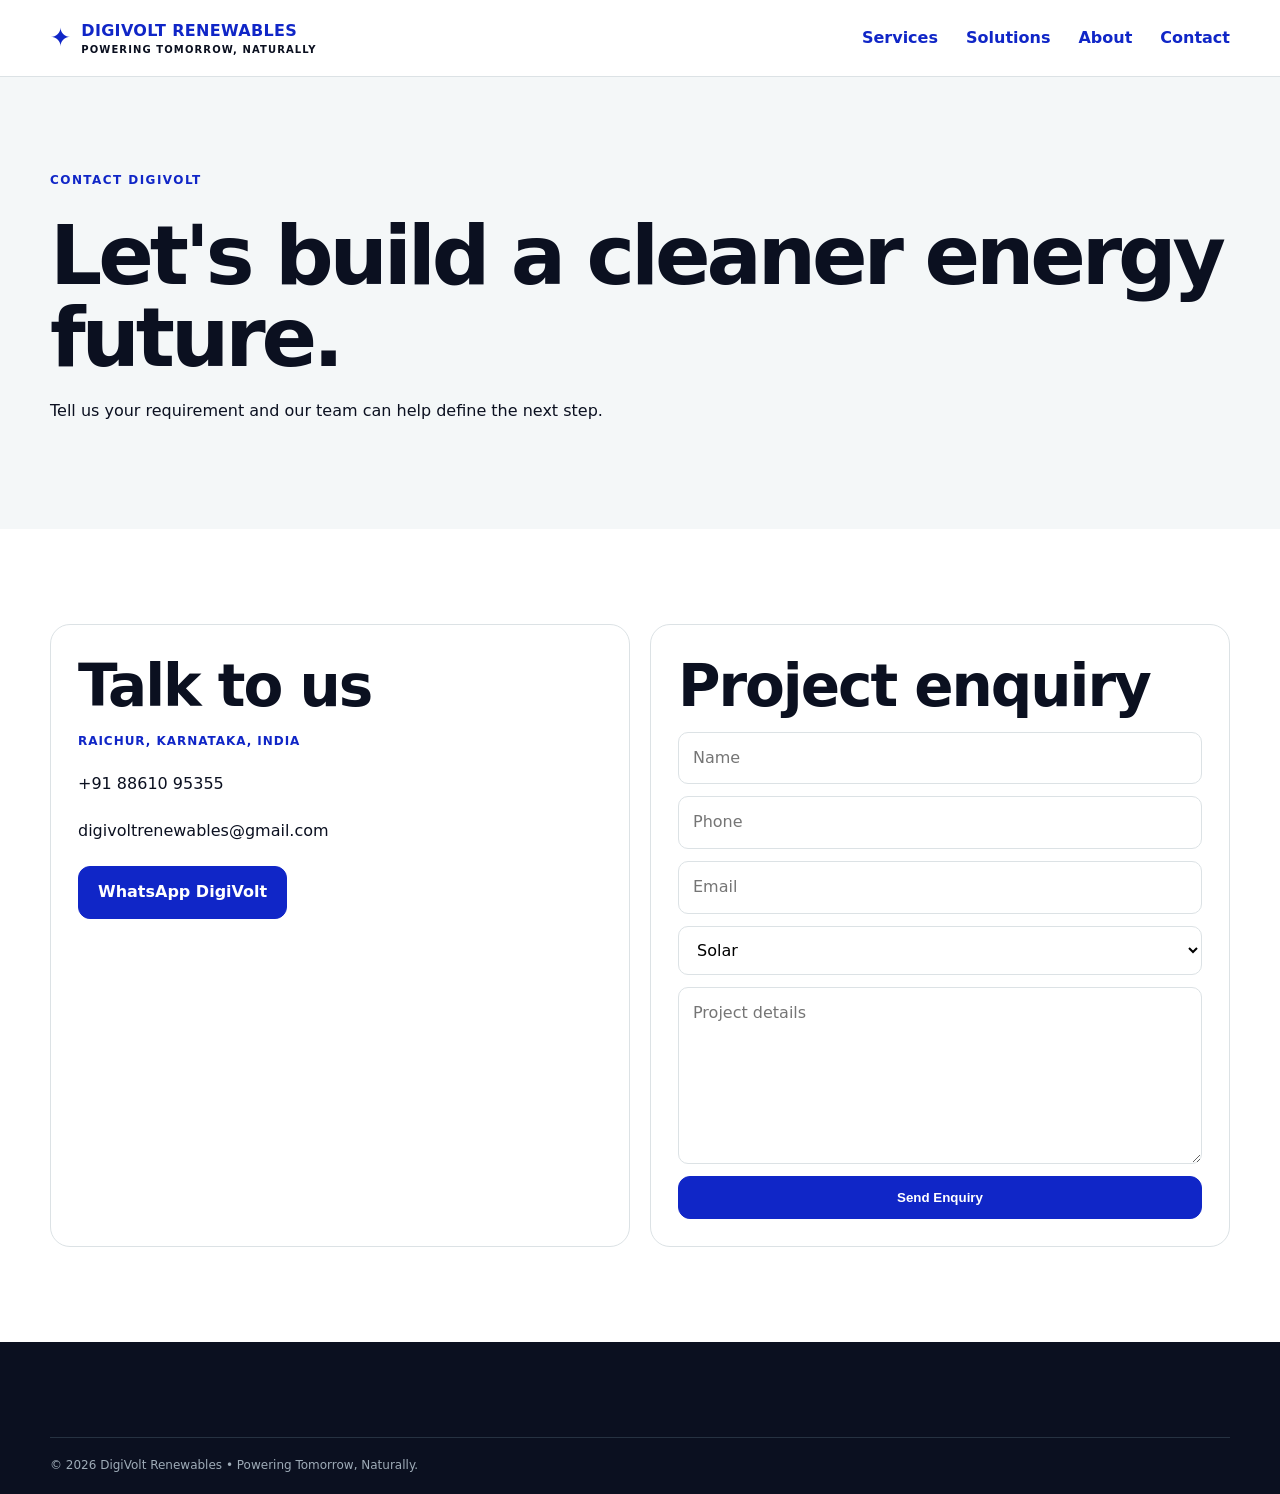
==== contact.html @ daeba862 "Add files via upload" ====
<!doctype html><html lang="en"><head><meta charset="utf-8"><meta name="viewport" content="width=device-width,initial-scale=1"><title>Contact | DigiVolt Renewables</title><meta name="description" content="Contact DigiVolt Renewables in Raichur, Karnataka."><link rel="stylesheet" href="styles.css"></head><body><header class="site-header"><div class="container nav"><a class="brand" href="index.html"><span class="mark">✦</span><span><strong>DIGIVOLT</strong> RENEWABLES<small>POWERING TOMORROW, NATURALLY</small></span></a><nav><a href="index.html#services">Services</a><a href="index.html#solutions">Solutions</a><a href="index.html#about">About</a><a href="index.html#contact">Contact</a></nav></div></header><main><section class="page-hero"><div class="container"><span class="eyebrow">CONTACT DIGIVOLT</span><h1>Let's build a cleaner energy future.</h1><p>Tell us your requirement and our team can help define the next step.</p></div></section><section class="section"><div class="container contact-grid"><div class="contact-card"><h2>Talk to us</h2><p><b>Raichur, Karnataka, India</b></p><p><a href="tel:+918861095355">+91 88610 95355</a></p><p><a href="mailto:digivoltrenewables@gmail.com">digivoltrenewables@gmail.com</a></p><a class="btn primary" href="https://wa.me/918861095355?text=Hello%20DigiVolt%20Renewables%2C%20I%20would%20like%20to%20discuss%20a%20project.">WhatsApp DigiVolt</a></div><div class="contact-card"><h2>Project enquiry</h2><form class="form" action="mailto:digivoltrenewables@gmail.com" method="post" enctype="text/plain"><input name="name" placeholder="Name" required><input name="phone" placeholder="Phone" required><input name="email" type="email" placeholder="Email"><select name="requirement"><option>Solar</option><option>Water</option><option>Energy Storage</option><option>Biogas / Biomass</option><option>Other</option></select><textarea name="message" rows="6" placeholder="Project details"></textarea><button class="btn primary" type="submit">Send Enquiry</button></form></div></div></section></main><footer><div class="container copyright">© 2026 DigiVolt Renewables • Powering Tomorrow, Naturally.</div></footer></body></html>
---- styles.css ----
:root{--ink:#0b1020;--blue:#1026c7;--green:#149447;--paper:#fff;--soft:#f4f7f8;--line:#dce2e5;--max:1180px}*{box-sizing:border-box}html{scroll-behavior:smooth}body{margin:0;font-family:Inter,ui-sans-serif,system-ui,-apple-system,Segoe UI,Arial,sans-serif;color:var(--ink);background:#fff;line-height:1.55}a{color:inherit;text-decoration:none}.container{width:min(var(--max),calc(100% - 40px));margin:auto}.site-header{position:sticky;top:0;z-index:10;background:rgba(255,255,255,.94);backdrop-filter:blur(12px);border-bottom:1px solid var(--line)}.nav{height:76px;display:flex;align-items:center;justify-content:space-between}.brand{display:flex;align-items:center;gap:10px;font-weight:900;letter-spacing:.02em;color:var(--blue)}.brand .mark{font-size:25px}.brand small{display:block;font-size:10px;letter-spacing:.11em;color:var(--ink);margin-top:-2px}.nav nav{display:flex;gap:28px;font-weight:700;color:var(--blue)}.menu{display:none;border:0;background:none;font-size:25px}.hero{padding:95px 0 75px}.hero-grid{display:grid;grid-template-columns:1.1fr .9fr;gap:70px;align-items:center}.eyebrow{display:inline-block;font-size:12px;font-weight:900;letter-spacing:.12em;color:var(--blue);margin-bottom:15px}.hero h1{font-size:clamp(54px,7vw,92px);line-height:.94;letter-spacing:-.055em;margin:10px 0 25px}.hero h1 em{font-style:normal;color:var(--blue)}.hero-copy{font-size:21px;max-width:700px;color:#36404a}.actions{display:flex;gap:14px;flex-wrap:wrap;margin:30px 0}.btn{display:inline-flex;justify-content:center;align-items:center;border-radius:12px;padding:13px 19px;font-weight:800;border:1px solid var(--blue);cursor:pointer}.btn.primary{background:var(--blue);color:#fff}.btn.secondary{background:#fff;color:var(--blue)}.chips{display:flex;gap:18px;flex-wrap:wrap;font-size:13px;font-weight:700}.hero-card{height:510px;border:1px solid var(--line);border-radius:30px;background:linear-gradient(145deg,#f8fbfc,#eef3f2);position:relative;overflow:hidden}.sun{position:absolute;right:38px;top:32px;font-size:75px;color:#f2b500}.card-caption{position:absolute;left:42px;top:50px;display:flex;flex-direction:column}.card-caption b{font-size:27px}.panel-art{position:absolute;left:12%;right:8%;bottom:100px;display:grid;grid-template-columns:repeat(4,1fr);gap:7px;transform:skewY(-7deg)}.panel-art i{height:70px;border:2px solid var(--ink);background:#fff;display:block}.section{padding:95px 0}.alt{background:var(--soft)}.section-head{max-width:780px;margin-bottom:42px}.section h2{font-size:clamp(36px,5vw,58px);line-height:1.02;letter-spacing:-.035em;margin:5px 0 15px}.section-head p,.lead{font-size:18px;color:#52606b}.cards{display:grid;grid-template-columns:repeat(4,1fr);gap:18px}.cards article,.solution-grid>div,.contact-card,.vision{border:1px solid var(--line);border-radius:20px;padding:27px;background:#fff}.icon{font-size:28px;color:var(--blue);margin-bottom:25px}.cards h3,.solution-grid h3{margin:0 0 9px;font-size:22px}.cards p,.cards li,.solution-grid p{color:#53606a}.cards ul{padding-left:18px}.solution-grid{display:grid;grid-template-columns:repeat(4,1fr);gap:18px}.solution-grid b{font-size:12px;color:var(--blue)}.about-grid{display:grid;grid-template-columns:1.1fr .9fr;gap:55px}.stats{display:flex;gap:35px;margin-top:35px}.stats div{display:flex;flex-direction:column}.stats strong{font-size:38px;color:var(--blue)}.stats span{font-size:12px;font-weight:800}.vision h3{margin-top:0;color:var(--blue)}.vision h3:not(:first-child){margin-top:35px}.process{display:grid;grid-template-columns:repeat(4,1fr);gap:18px}.process>div{padding:25px 0;border-top:2px solid var(--ink)}.process span{font-weight:900;color:var(--blue)}.process h3{font-size:25px;margin:20px 0 5px}.survey-box{border-radius:25px;background:var(--blue);color:#fff;padding:45px;display:flex;justify-content:space-between;align-items:center;gap:30px}.survey-box .eyebrow{color:#fff}.survey-box h2{margin-bottom:8px}.survey-box p{color:#e4e8ff}.survey-box .btn{background:#fff;color:var(--blue);border-color:#fff}.contact-grid{display:grid;grid-template-columns:1fr 1fr;gap:20px}.contact-card p{display:flex;flex-direction:column;margin:0 0 22px}.contact-card p b{font-size:12px;text-transform:uppercase;letter-spacing:.08em;color:var(--blue)}.form{display:flex;flex-direction:column;gap:12px}.form input,.form select,.form textarea{font:inherit;padding:13px 14px;border:1px solid var(--line);border-radius:10px;background:#fff}.page-hero{padding:90px 0;background:var(--soft)}.page-hero h1{font-size:clamp(46px,7vw,82px);line-height:1;margin:10px 0 20px;letter-spacing:-.05em}footer{background:#0b1020;color:#dce4eb;padding:55px 0 20px}.footer{display:grid;grid-template-columns:2fr 1fr 1fr;gap:50px}.footer .brand{color:#fff}.footer a,.footer b{display:block;margin:8px 0}.copyright{border-top:1px solid #263241;margin-top:40px;padding-top:18px;font-size:12px;color:#9eabb7}@media(max-width:900px){.hero-grid,.about-grid,.contact-grid{grid-template-columns:1fr}.cards,.solution-grid,.process{grid-template-columns:repeat(2,1fr)}.hero-card{height:400px}.nav nav{display:none}.menu{display:block}.footer{grid-template-columns:1fr 1fr}}@media(max-width:600px){.container{width:min(var(--max),calc(100% - 26px))}.hero{padding-top:55px}.hero h1{font-size:55px}.cards,.solution-grid,.process{grid-template-columns:1fr}.survey-box{padding:30px;display:block}.survey-box .btn{margin-top:20px}.stats{gap:18px}.stats strong{font-size:30px}.footer{grid-template-columns:1fr}.nav{height:68px}}
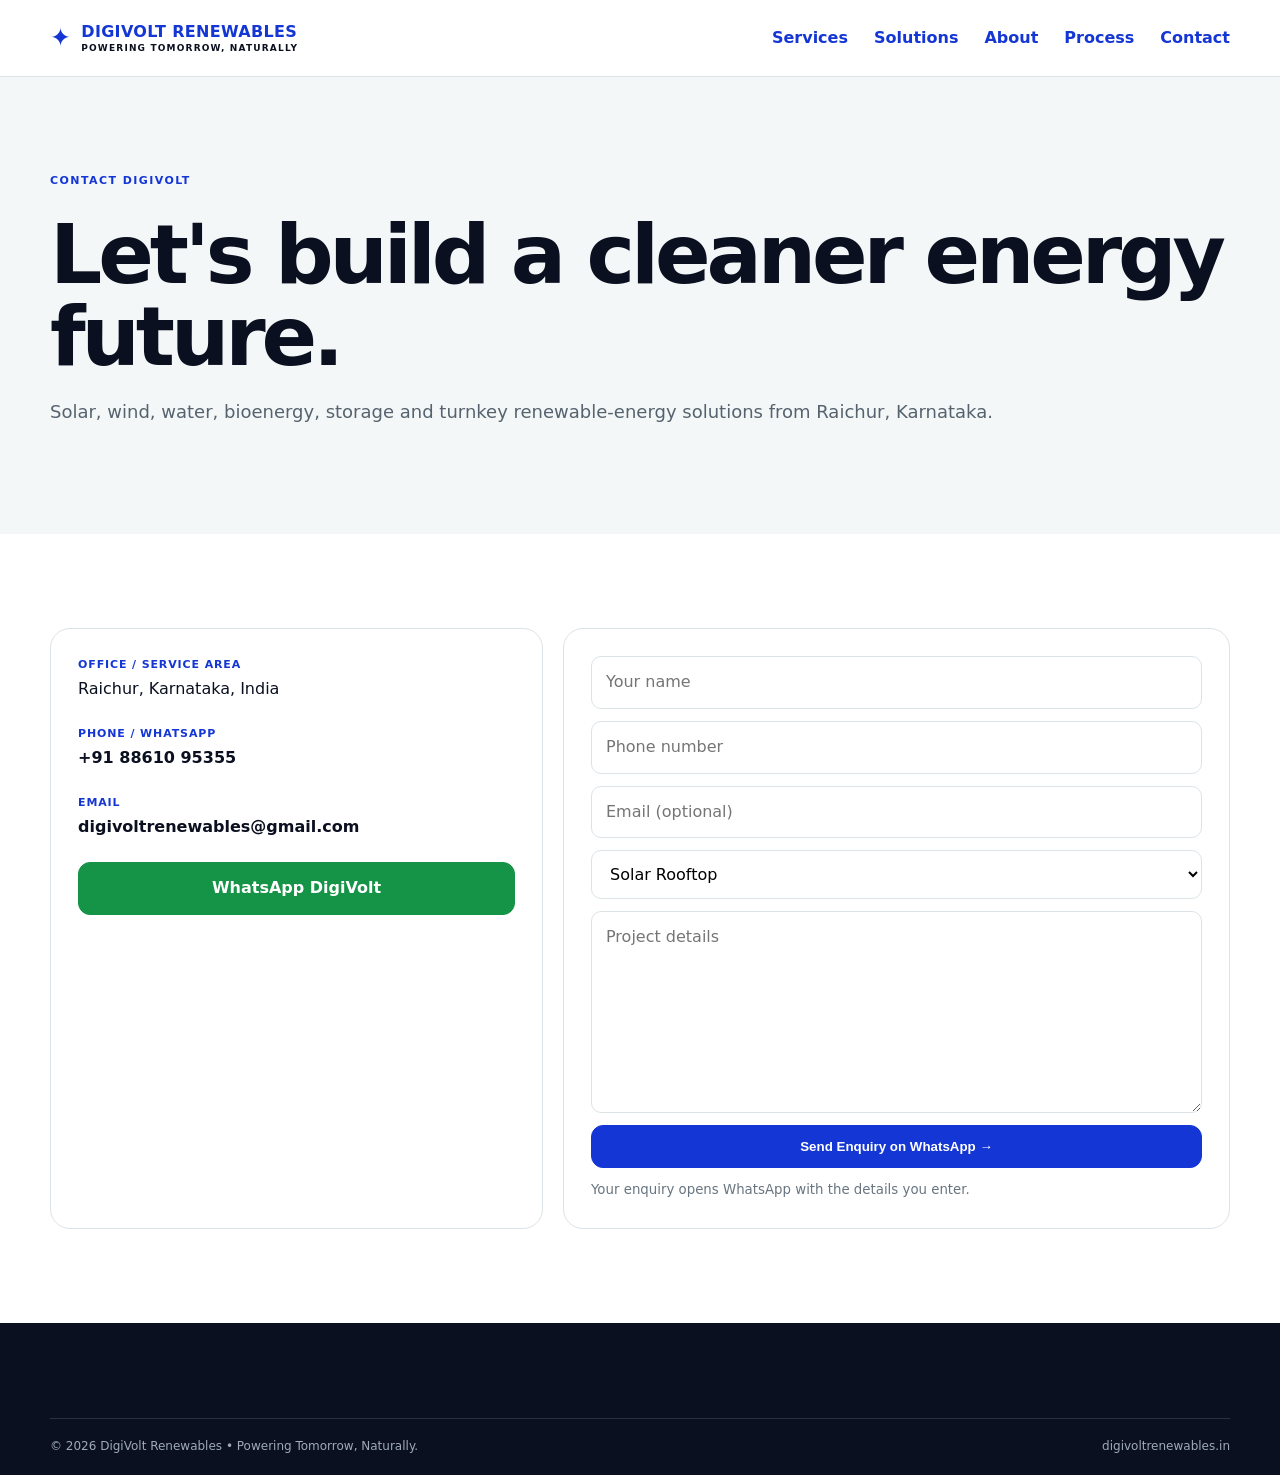
==== commit 6268cb7a: "Upgrade DigiVolt Renewables contact page to V2" ====
--- a/contact.html
+++ b/contact.html
@@ -1 +1,145 @@
-<!doctype html><html lang="en"><head><meta charset="utf-8"><meta name="viewport" content="width=device-width,initial-scale=1"><title>Contact | DigiVolt Renewables</title><meta name="description" content="Contact DigiVolt Renewables in Raichur, Karnataka."><link rel="stylesheet" href="styles.css"></head><body><header class="site-header"><div class="container nav"><a class="brand" href="index.html"><span class="mark">✦</span><span><strong>DIGIVOLT</strong> RENEWABLES<small>POWERING TOMORROW, NATURALLY</small></span></a><nav><a href="index.html#services">Services</a><a href="index.html#solutions">Solutions</a><a href="index.html#about">About</a><a href="index.html#contact">Contact</a></nav></div></header><main><section class="page-hero"><div class="container"><span class="eyebrow">CONTACT DIGIVOLT</span><h1>Let's build a cleaner energy future.</h1><p>Tell us your requirement and our team can help define the next step.</p></div></section><section class="section"><div class="container contact-grid"><div class="contact-card"><h2>Talk to us</h2><p><b>Raichur, Karnataka, India</b></p><p><a href="tel:+918861095355">+91 88610 95355</a></p><p><a href="mailto:digivoltrenewables@gmail.com">digivoltrenewables@gmail.com</a></p><a class="btn primary" href="https://wa.me/918861095355?text=Hello%20DigiVolt%20Renewables%2C%20I%20would%20like%20to%20discuss%20a%20project.">WhatsApp DigiVolt</a></div><div class="contact-card"><h2>Project enquiry</h2><form class="form" action="mailto:digivoltrenewables@gmail.com" method="post" enctype="text/plain"><input name="name" placeholder="Name" required><input name="phone" placeholder="Phone" required><input name="email" type="email" placeholder="Email"><select name="requirement"><option>Solar</option><option>Water</option><option>Energy Storage</option><option>Biogas / Biomass</option><option>Other</option></select><textarea name="message" rows="6" placeholder="Project details"></textarea><button class="btn primary" type="submit">Send Enquiry</button></form></div></div></section></main><footer><div class="container copyright">© 2026 DigiVolt Renewables • Powering Tomorrow, Naturally.</div></footer></body></html>+<!doctype html>
+<html lang="en">
+<head>
+<meta charset="utf-8">
+<meta name="viewport" content="width=device-width,initial-scale=1">
+<title>Contact DigiVolt Renewables | Raichur, Karnataka</title>
+<meta name="description" content="Contact DigiVolt Renewables for solar, wind, water, bioenergy, storage and turnkey renewable-energy projects in Karnataka.">
+<link rel="canonical" href="https://digivoltrenewables.in/contact.html">
+<link rel="stylesheet" href="styles.css">
+</head>
+
+<body>
+
+<header class="site-header">
+  <div class="container nav">
+
+    <a class="brand" href="index.html">
+      <span class="mark">✦</span>
+      <span>
+        <strong>DIGIVOLT</strong> RENEWABLES
+        <small>POWERING TOMORROW, NATURALLY</small>
+      </span>
+    </a>
+
+    <button class="menu" aria-label="Open menu" aria-expanded="false">☰</button>
+
+    <nav>
+      <a href="index.html#services">Services</a>
+      <a href="index.html#solutions">Solutions</a>
+      <a href="index.html#about">About</a>
+      <a href="index.html#process">Process</a>
+      <a href="#contact">Contact</a>
+    </nav>
+
+  </div>
+</header>
+
+<main>
+
+<section class="page-hero">
+  <div class="container">
+    <span class="eyebrow">CONTACT DIGIVOLT</span>
+    <h1>Let's build a cleaner energy future.</h1>
+    <p class="lead">
+      Solar, wind, water, bioenergy, storage and turnkey
+      renewable-energy solutions from Raichur, Karnataka.
+    </p>
+  </div>
+</section>
+
+<section id="contact" class="section">
+
+  <div class="container contact-grid">
+
+    <div class="contact-card contact-info">
+
+      <div>
+        <b>Office / Service Area</b>
+        <span>Raichur, Karnataka, India</span>
+      </div>
+
+      <div>
+        <b>Phone / WhatsApp</b>
+        <span>
+          <a href="tel:+918861095355">+91 88610 95355</a>
+        </span>
+      </div>
+
+      <div>
+        <b>Email</b>
+        <span>
+          <a href="mailto:digivoltrenewables@gmail.com">
+            digivoltrenewables@gmail.com
+          </a>
+        </span>
+      </div>
+
+      <a class="btn whatsapp"
+         href="https://wa.me/918861095355?text=Hello%20DigiVolt%20Renewables%2C%20I%20would%20like%20to%20discuss%20a%20renewable-energy%20project.">
+        WhatsApp DigiVolt
+      </a>
+
+    </div>
+
+    <form class="contact-card form" id="enquiryForm">
+
+      <input
+        name="name"
+        placeholder="Your name"
+        required>
+
+      <input
+        name="phone"
+        placeholder="Phone number"
+        required>
+
+      <input
+        name="email"
+        type="email"
+        placeholder="Email (optional)">
+
+      <select name="requirement">
+        <option>Solar Rooftop</option>
+        <option>Solar Pumpset</option>
+        <option>Hybrid / Off-grid</option>
+        <option>Wind Energy</option>
+        <option>BESS / Storage</option>
+        <option>Water Solution</option>
+        <option>Biogas / Biomass</option>
+        <option>Turnkey EPC</option>
+        <option>Other</option>
+      </select>
+
+      <textarea
+        name="message"
+        rows="7"
+        placeholder="Project details"></textarea>
+
+      <button class="btn primary" type="submit">
+        Send Enquiry on WhatsApp →
+      </button>
+
+      <small class="form-note">
+        Your enquiry opens WhatsApp with the details you enter.
+      </small>
+
+    </form>
+
+  </div>
+
+</section>
+
+</main>
+
+<footer>
+  <div class="container copyright">
+    © 2026 DigiVolt Renewables • Powering Tomorrow, Naturally.
+    <span>digivoltrenewables.in</span>
+  </div>
+</footer>
+
+<script src="script.js"></script>
+
+</body>
+</html>
--- a/styles.css
+++ b/styles.css
@@ -1 +1,2 @@
-:root{--ink:#0b1020;--blue:#1026c7;--green:#149447;--paper:#fff;--soft:#f4f7f8;--line:#dce2e5;--max:1180px}*{box-sizing:border-box}html{scroll-behavior:smooth}body{margin:0;font-family:Inter,ui-sans-serif,system-ui,-apple-system,Segoe UI,Arial,sans-serif;color:var(--ink);background:#fff;line-height:1.55}a{color:inherit;text-decoration:none}.container{width:min(var(--max),calc(100% - 40px));margin:auto}.site-header{position:sticky;top:0;z-index:10;background:rgba(255,255,255,.94);backdrop-filter:blur(12px);border-bottom:1px solid var(--line)}.nav{height:76px;display:flex;align-items:center;justify-content:space-between}.brand{display:flex;align-items:center;gap:10px;font-weight:900;letter-spacing:.02em;color:var(--blue)}.brand .mark{font-size:25px}.brand small{display:block;font-size:10px;letter-spacing:.11em;color:var(--ink);margin-top:-2px}.nav nav{display:flex;gap:28px;font-weight:700;color:var(--blue)}.menu{display:none;border:0;background:none;font-size:25px}.hero{padding:95px 0 75px}.hero-grid{display:grid;grid-template-columns:1.1fr .9fr;gap:70px;align-items:center}.eyebrow{display:inline-block;font-size:12px;font-weight:900;letter-spacing:.12em;color:var(--blue);margin-bottom:15px}.hero h1{font-size:clamp(54px,7vw,92px);line-height:.94;letter-spacing:-.055em;margin:10px 0 25px}.hero h1 em{font-style:normal;color:var(--blue)}.hero-copy{font-size:21px;max-width:700px;color:#36404a}.actions{display:flex;gap:14px;flex-wrap:wrap;margin:30px 0}.btn{display:inline-flex;justify-content:center;align-items:center;border-radius:12px;padding:13px 19px;font-weight:800;border:1px solid var(--blue);cursor:pointer}.btn.primary{background:var(--blue);color:#fff}.btn.secondary{background:#fff;color:var(--blue)}.chips{display:flex;gap:18px;flex-wrap:wrap;font-size:13px;font-weight:700}.hero-card{height:510px;border:1px solid var(--line);border-radius:30px;background:linear-gradient(145deg,#f8fbfc,#eef3f2);position:relative;overflow:hidden}.sun{position:absolute;right:38px;top:32px;font-size:75px;color:#f2b500}.card-caption{position:absolute;left:42px;top:50px;display:flex;flex-direction:column}.card-caption b{font-size:27px}.panel-art{position:absolute;left:12%;right:8%;bottom:100px;display:grid;grid-template-columns:repeat(4,1fr);gap:7px;transform:skewY(-7deg)}.panel-art i{height:70px;border:2px solid var(--ink);background:#fff;display:block}.section{padding:95px 0}.alt{background:var(--soft)}.section-head{max-width:780px;margin-bottom:42px}.section h2{font-size:clamp(36px,5vw,58px);line-height:1.02;letter-spacing:-.035em;margin:5px 0 15px}.section-head p,.lead{font-size:18px;color:#52606b}.cards{display:grid;grid-template-columns:repeat(4,1fr);gap:18px}.cards article,.solution-grid>div,.contact-card,.vision{border:1px solid var(--line);border-radius:20px;padding:27px;background:#fff}.icon{font-size:28px;color:var(--blue);margin-bottom:25px}.cards h3,.solution-grid h3{margin:0 0 9px;font-size:22px}.cards p,.cards li,.solution-grid p{color:#53606a}.cards ul{padding-left:18px}.solution-grid{display:grid;grid-template-columns:repeat(4,1fr);gap:18px}.solution-grid b{font-size:12px;color:var(--blue)}.about-grid{display:grid;grid-template-columns:1.1fr .9fr;gap:55px}.stats{display:flex;gap:35px;margin-top:35px}.stats div{display:flex;flex-direction:column}.stats strong{font-size:38px;color:var(--blue)}.stats span{font-size:12px;font-weight:800}.vision h3{margin-top:0;color:var(--blue)}.vision h3:not(:first-child){margin-top:35px}.process{display:grid;grid-template-columns:repeat(4,1fr);gap:18px}.process>div{padding:25px 0;border-top:2px solid var(--ink)}.process span{font-weight:900;color:var(--blue)}.process h3{font-size:25px;margin:20px 0 5px}.survey-box{border-radius:25px;background:var(--blue);color:#fff;padding:45px;display:flex;justify-content:space-between;align-items:center;gap:30px}.survey-box .eyebrow{color:#fff}.survey-box h2{margin-bottom:8px}.survey-box p{color:#e4e8ff}.survey-box .btn{background:#fff;color:var(--blue);border-color:#fff}.contact-grid{display:grid;grid-template-columns:1fr 1fr;gap:20px}.contact-card p{display:flex;flex-direction:column;margin:0 0 22px}.contact-card p b{font-size:12px;text-transform:uppercase;letter-spacing:.08em;color:var(--blue)}.form{display:flex;flex-direction:column;gap:12px}.form input,.form select,.form textarea{font:inherit;padding:13px 14px;border:1px solid var(--line);border-radius:10px;background:#fff}.page-hero{padding:90px 0;background:var(--soft)}.page-hero h1{font-size:clamp(46px,7vw,82px);line-height:1;margin:10px 0 20px;letter-spacing:-.05em}footer{background:#0b1020;color:#dce4eb;padding:55px 0 20px}.footer{display:grid;grid-template-columns:2fr 1fr 1fr;gap:50px}.footer .brand{color:#fff}.footer a,.footer b{display:block;margin:8px 0}.copyright{border-top:1px solid #263241;margin-top:40px;padding-top:18px;font-size:12px;color:#9eabb7}@media(max-width:900px){.hero-grid,.about-grid,.contact-grid{grid-template-columns:1fr}.cards,.solution-grid,.process{grid-template-columns:repeat(2,1fr)}.hero-card{height:400px}.nav nav{display:none}.menu{display:block}.footer{grid-template-columns:1fr 1fr}}@media(max-width:600px){.container{width:min(var(--max),calc(100% - 26px))}.hero{padding-top:55px}.hero h1{font-size:55px}.cards,.solution-grid,.process{grid-template-columns:1fr}.survey-box{padding:30px;display:block}.survey-box .btn{margin-top:20px}.stats{gap:18px}.stats strong{font-size:30px}.footer{grid-template-columns:1fr}.nav{height:68px}}
+:root{--ink:#0b1020;--blue:#1436d4;--green:#159447;--gold:#f4b400;--paper:#fff;--soft:#f4f7f8;--line:#dce3e7;--muted:#56636e;--max:1180px}*{box-sizing:border-box}html{scroll-behavior:smooth;scroll-padding-top:90px}body{margin:0;font-family:Inter,ui-sans-serif,system-ui,-apple-system,BlinkMacSystemFont,"Segoe UI",Arial,sans-serif;color:var(--ink);background:#fff;line-height:1.55}a{color:inherit;text-decoration:none}.container{width:min(var(--max),calc(100% - 40px));margin:auto}.site-header{position:sticky;top:0;z-index:20;background:rgba(255,255,255,.94);backdrop-filter:blur(14px);border-bottom:1px solid var(--line)}.nav{height:76px;display:flex;align-items:center;justify-content:space-between}.brand{display:flex;align-items:center;gap:10px;font-weight:900;letter-spacing:.02em;color:var(--blue)}.brand .mark{font-size:25px}.brand small{display:block;font-size:9px;letter-spacing:.13em;color:var(--ink);margin-top:-2px}.nav nav{display:flex;gap:26px;font-weight:750;color:var(--blue)}.nav nav a:hover{color:var(--green)}.menu{display:none;border:0;background:none;font-size:25px;cursor:pointer}.hero{padding:86px 0 72px;overflow:hidden}.hero-grid{display:grid;grid-template-columns:1.05fr .95fr;gap:70px;align-items:center}.eyebrow{display:inline-block;font-size:11px;font-weight:900;letter-spacing:.13em;color:var(--blue);margin-bottom:15px}.hero h1{font-size:clamp(55px,7vw,92px);line-height:.93;letter-spacing:-.06em;margin:10px 0 25px}.hero h1 em{font-style:normal;color:var(--blue)}.hero-copy{font-size:21px;max-width:690px;color:#3e4a54}.actions{display:flex;gap:12px;flex-wrap:wrap;margin:30px 0}.btn{display:inline-flex;justify-content:center;align-items:center;border-radius:12px;padding:13px 19px;font-weight:850;border:1px solid var(--blue);cursor:pointer;transition:.2s transform,.2s box-shadow}.btn:hover{transform:translateY(-2px);box-shadow:0 8px 22px rgba(20,54,212,.15)}.btn.primary{background:var(--blue);color:#fff}.btn.secondary{background:#fff;color:var(--blue)}.btn.whatsapp{background:var(--green);color:#fff;border-color:var(--green)}.trust-row{display:flex;gap:18px;flex-wrap:wrap;font-size:12px;font-weight:750;color:#53606a}.hero-visual{height:500px;border:1px solid var(--line);border-radius:34px;background:radial-gradient(circle at 50% 42%,#fff 0,#f1f7f4 48%,#e8eff2 100%);position:relative;overflow:hidden;box-shadow:0 24px 70px rgba(11,16,32,.08)}.energy-core{position:absolute;left:50%;top:50%;transform:translate(-50%,-50%);width:220px;height:220px;border-radius:50%;background:#fff;border:1px solid var(--line);display:flex;flex-direction:column;align-items:center;justify-content:center;text-align:center;box-shadow:0 18px 50px rgba(11,16,32,.12);z-index:3}.energy-core span{font-size:10px;font-weight:900;letter-spacing:.18em;color:var(--blue)}.energy-core strong{font-size:28px;line-height:1;margin:8px 0}.energy-core b{font-size:11px;letter-spacing:.1em}.orb{position:absolute;width:72px;height:72px;border-radius:50%;display:grid;place-items:center;font-size:32px;font-weight:800;border:1px solid var(--line);background:#fff;box-shadow:0 10px 28px rgba(11,16,32,.1);z-index:4}.orb-sun{top:48px;left:48px;color:var(--gold)}.orb-wind{top:70px;right:50px;color:var(--blue)}.orb-water{bottom:58px;left:60px;color:#1589b8}.orb-leaf{bottom:50px;right:55px;color:var(--green)}.visual-line{position:absolute;left:50%;top:50%;height:1px;width:180px;background:var(--line);transform-origin:left center}.line-a{transform:rotate(215deg)}.line-b{transform:rotate(325deg)}.line-c{transform:rotate(145deg)}.band{background:var(--ink);color:#fff}.band-grid{display:grid;grid-template-columns:repeat(4,1fr)}.band-grid div{padding:23px 15px;display:flex;gap:12px;align-items:center;border-right:1px solid #263241}.band-grid div:last-child{border-right:0}.band-grid strong{color:#8fa3ff;font-size:12px}.band-grid span{font-weight:750;font-size:13px}.section{padding:94px 0}.alt{background:var(--soft)}.section-head{max-width:820px;margin-bottom:42px}.section h2{font-size:clamp(36px,5vw,58px);line-height:1.02;letter-spacing:-.04em;margin:5px 0 15px}.section-head p,.lead{font-size:18px;color:var(--muted)}.cards{display:grid;grid-template-columns:repeat(3,1fr);gap:18px}.service-card,.solution-grid>div,.contact-card,.vision{border:1px solid var(--line);border-radius:20px;padding:27px;background:#fff}.service-card{transition:.2s transform,.2s box-shadow}.service-card:hover{transform:translateY(-4px);box-shadow:0 15px 35px rgba(11,16,32,.07)}.service-card.featured{border-color:#aebaff}.icon{font-size:29px;color:var(--blue);margin-bottom:12px}.tag{display:block;font-size:9px;font-weight:900;letter-spacing:.14em;color:var(--green);margin-bottom:8px}.cards h3,.solution-grid h3{margin:0 0 9px;font-size:24px}.cards p,.cards li,.solution-grid p{color:var(--muted)}.cards ul{padding-left:18px;margin-bottom:0}.solution-grid{display:grid;grid-template-columns:repeat(4,1fr);gap:18px}.solution-grid b{font-size:12px;color:var(--blue)}.solution-grid a{display:inline-block;margin-top:14px;font-weight:800;color:var(--blue);font-size:13px}.about-grid{display:grid;grid-template-columns:1.1fr .9fr;gap:55px;align-items:start}.stats{display:flex;gap:38px;margin-top:35px}.stats div{display:flex;flex-direction:column}.stats strong{font-size:38px;color:var(--blue)}.stats span{font-size:12px;font-weight:800}.vision{padding:0;overflow:hidden}.vision-item{padding:29px}.vision-item+.vision-item{border-top:1px solid var(--line)}.vision-item>span{font-size:10px;font-weight:900;letter-spacing:.15em;color:var(--blue)}.vision h3{font-size:24px;margin:8px 0}.vision p{color:var(--muted);margin-bottom:0}.process{display:grid;grid-template-columns:repeat(4,1fr);gap:20px}.process>div{padding:25px 0;border-top:2px solid var(--ink)}.process span{font-weight:900;color:var(--blue)}.process h3{font-size:25px;margin:18px 0 5px}.process p{color:var(--muted)}.survey-box{border-radius:25px;background:linear-gradient(120deg,var(--blue),#1d4be9);color:#fff;padding:48px;display:flex;justify-content:space-between;align-items:center;gap:30px;box-shadow:0 22px 60px rgba(20,54,212,.18)}.survey-box .eyebrow{color:#fff}.survey-box h2{margin-bottom:8px}.survey-box p{color:#e4e8ff;max-width:690px}.survey-box .btn{background:#fff;color:var(--blue);border-color:#fff;white-space:nowrap}.cta-section{padding-top:30px}.cta-grid{display:grid;grid-template-columns:1fr 1fr;gap:40px;align-items:center}.cta-points{display:flex;gap:10px;flex-wrap:wrap}.cta-points span{padding:11px 14px;border:1px solid var(--line);border-radius:999px;font-size:12px;font-weight:800;background:#fff}.contact-grid{display:grid;grid-template-columns:.85fr 1.15fr;gap:20px}.contact-info{display:flex;flex-direction:column;gap:23px}.contact-info div{display:flex;flex-direction:column}.contact-info b{font-size:11px;text-transform:uppercase;letter-spacing:.08em;color:var(--blue);margin-bottom:4px}.contact-info a:not(.btn){font-weight:750}.form{display:flex;flex-direction:column;gap:12px}.form input,.form select,.form textarea{font:inherit;padding:13px 14px;border:1px solid var(--line);border-radius:10px;background:#fff;outline:none}.form input:focus,.form select:focus,.form textarea:focus{border-color:var(--blue);box-shadow:0 0 0 3px rgba(20,54,212,.08)}.form-note{color:#687580}.page-hero{padding:90px 0;background:var(--soft)}.page-hero h1{font-size:clamp(46px,7vw,82px);line-height:1;margin:10px 0 20px;letter-spacing:-.05em}footer{background:#0b1020;color:#dce4eb;padding:55px 0 20px}.footer{display:grid;grid-template-columns:2fr 1fr 1fr;gap:50px}.footer .brand{color:#fff}.footer a,.footer b{display:block;margin:8px 0}.footer p{max-width:470px;color:#aeb9c4}.copyright{border-top:1px solid #263241;margin-top:40px;padding-top:18px;font-size:12px;color:#9eabb7;display:flex;justify-content:space-between;gap:15px}@media(max-width:900px){.hero-grid,.about-grid,.contact-grid,.cta-grid{grid-template-columns:1fr}.hero-visual{height:410px}.cards{grid-template-columns:repeat(2,1fr)}.solution-grid,.process{grid-template-columns:repeat(2,1fr)}.nav nav{display:none}.menu{display:block}.footer{grid-template-columns:1fr 1fr}}@media(max-width:600px){.container{width:min(var(--max),calc(100% - 26px))}.hero{padding-top:55px}.hero h1{font-size:55px}.hero-visual{height:360px;border-radius:25px}.energy-core{width:170px;height:170px}.energy-core strong{font-size:22px}.orb{width:58px;height:58px;font-size:25px}.orb-sun{top:28px;left:28px}.orb-wind{top:35px;right:28px}.orb-water{bottom:30px;left:30px}.orb-leaf{bottom:28px;right:30px}.band-grid{grid-template-columns:repeat(2,1fr)}.band-grid div:nth-child(2){border-right:0}.band-grid div{border-bottom:1px solid #263241}.cards,.solution-grid,.process{grid-template-columns:1fr}.survey-box{padding:30px;display:block}.survey-box .btn{margin-top:20px;white-space:normal}.stats{gap:18px}.stats strong{font-size:30px}.footer{grid-template-columns:1fr}.copyright{display:block}.copyright span{display:block;margin-top:8px}.nav{height:68px}}
+:root{--ink:#0b1020;--blue:#1436d4;--green:#159447;--gold:#f4b400;--paper:#fff;--soft:#f4f7f8;--line:#dce3e7;--muted:#56636e;--max:1180px}*{box-sizing:border-box}html{scroll-behavior:smooth;scroll-padding-top:90px}body{margin:0;font-family:Inter,ui-sans-serif,system-ui,-apple-system,BlinkMacSystemFont,"Segoe UI",Arial,sans-serif;color:var(--ink);background:#fff;line-height:1.55}a{color:inherit;text-decoration:none}.container{width:min(var(--max),calc(100% - 40px));margin:auto}.site-header{position:sticky;top:0;z-index:20;background:rgba(255,255,255,.94);backdrop-filter:blur(14px);border-bottom:1px solid var(--line)}.nav{height:76px;display:flex;align-items:center;justify-content:space-between}.brand{display:flex;align-items:center;gap:10px;font-weight:900;letter-spacing:.02em;color:var(--blue)}.brand .mark{font-size:25px}.brand small{display:block;font-size:9px;letter-spacing:.13em;color:var(--ink);margin-top:-2px}.nav nav{display:flex;gap:26px;font-weight:750;color:var(--blue)}.nav nav a:hover{color:var(--green)}.menu{display:none;border:0;background:none;font-size:25px;cursor:pointer}.hero{padding:86px 0 72px;overflow:hidden}.hero-grid{display:grid;grid-template-columns:1.05fr .95fr;gap:70px;align-items:center}.eyebrow{display:inline-block;font-size:11px;font-weight:900;letter-spacing:.13em;color:var(--blue);margin-bottom:15px}.hero h1{font-size:clamp(55px,7vw,92px);line-height:.93;letter-spacing:-.06em;margin:10px 0 25px}.hero h1 em{font-style:normal;color:var(--blue)}.hero-copy{font-size:21px;max-width:690px;color:#3e4a54}.actions{display:flex;gap:12px;flex-wrap:wrap;margin:30px 0}.btn{display:inline-flex;justify-content:center;align-items:center;border-radius:12px;padding:13px 19px;font-weight:850;border:1px solid var(--blue);cursor:pointer;transition:.2s transform,.2s box-shadow}.btn:hover{transform:translateY(-2px);box-shadow:0 8px 22px rgba(20,54,212,.15)}.btn.primary{background:var(--blue);color:#fff}.btn.secondary{background:#fff;color:var(--blue)}.btn.whatsapp{background:var(--green);color:#fff;border-color:var(--green)}.trust-row{display:flex;gap:18px;flex-wrap:wrap;font-size:12px;font-weight:750;color:#53606a}.hero-visual{height:500px;border:1px solid var(--line);border-radius:34px;background:radial-gradient(circle at 50% 42%,#fff 0,#f1f7f4 48%,#e8eff2 100%);position:relative;overflow:hidden;box-shadow:0 24px 70px rgba(11,16,32,.08)}.energy-core{position:absolute;left:50%;top:50%;transform:translate(-50%,-50%);width:220px;height:220px;border-radius:50%;background:#fff;border:1px solid var(--line);display:flex;flex-direction:column;align-items:center;justify-content:center;text-align:center;box-shadow:0 18px 50px rgba(11,16,32,.12);z-index:3}.energy-core span{font-size:10px;font-weight:900;letter-spacing:.18em;color:var(--blue)}.energy-core strong{font-size:28px;line-height:1;margin:8px 0}.energy-core b{font-size:11px;letter-spacing:.1em}.orb{position:absolute;width:72px;height:72px;border-radius:50%;display:grid;place-items:center;font-size:32px;font-weight:800;border:1px solid var(--line);background:#fff;box-shadow:0 10px 28px rgba(11,16,32,.1);z-index:4}.orb-sun{top:48px;left:48px;color:var(--gold)}.orb-wind{top:70px;right:50px;color:var(--blue)}.orb-water{bottom:58px;left:60px;color:#1589b8}.orb-leaf{bottom:50px;right:55px;color:var(--green)}.visual-line{position:absolute;left:50%;top:50%;height:1px;width:180px;background:var(--line);transform-origin:left center}.line-a{transform:rotate(215deg)}.line-b{transform:rotate(325deg)}.line-c{transform:rotate(145deg)}.band{background:var(--ink);color:#fff}.band-grid{display:grid;grid-template-columns:repeat(4,1fr)}.band-grid div{padding:23px 15px;display:flex;gap:12px;align-items:center;border-right:1px solid #263241}.band-grid div:last-child{border-right:0}.band-grid strong{color:#8fa3ff;font-size:12px}.band-grid span{font-weight:750;font-size:13px}.section{padding:94px 0}.alt{background:var(--soft)}.section-head{max-width:820px;margin-bottom:42px}.section h2{font-size:clamp(36px,5vw,58px);line-height:1.02;letter-spacing:-.04em;margin:5px 0 15px}.section-head p,.lead{font-size:18px;color:var(--muted)}.cards{display:grid;grid-template-columns:repeat(3,1fr);gap:18px}.service-card,.solution-grid>div,.contact-card,.vision{border:1px solid var(--line);border-radius:20px;padding:27px;background:#fff}.service-card{transition:.2s transform,.2s box-shadow}.service-card:hover{transform:translateY(-4px);box-shadow:0 15px 35px rgba(11,16,32,.07)}.service-card.featured{border-color:#aebaff}.icon{font-size:29px;color:var(--blue);margin-bottom:12px}.tag{display:block;font-size:9px;font-weight:900;letter-spacing:.14em;color:var(--green);margin-bottom:8px}.cards h3,.solution-grid h3{margin:0 0 9px;font-size:24px}.cards p,.cards li,.solution-grid p{color:var(--muted)}.cards ul{padding-left:18px;margin-bottom:0}.solution-grid{display:grid;grid-template-columns:repeat(4,1fr);gap:18px}.solution-grid b{font-size:12px;color:var(--blue)}.solution-grid a{display:inline-block;margin-top:14px;font-weight:800;color:var(--blue);font-size:13px}.about-grid{display:grid;grid-template-columns:1.1fr .9fr;gap:55px;align-items:start}.stats{display:flex;gap:38px;margin-top:35px}.stats div{display:flex;flex-direction:column}.stats strong{font-size:38px;color:var(--blue)}.stats span{font-size:12px;font-weight:800}.vision{padding:0;overflow:hidden}.vision-item{padding:29px}.vision-item+.vision-item{border-top:1px solid var(--line)}.vision-item>span{font-size:10px;font-weight:900;letter-spacing:.15em;color:var(--blue)}.vision h3{font-size:24px;margin:8px 0}.vision p{color:var(--muted);margin-bottom:0}.process{display:grid;grid-template-columns:repeat(4,1fr);gap:20px}.process>div{padding:25px 0;border-top:2px solid var(--ink)}.process span{font-weight:900;color:var(--blue)}.process h3{font-size:25px;margin:18px 0 5px}.process p{color:var(--muted)}.survey-box{border-radius:25px;background:linear-gradient(120deg,var(--blue),#1d4be9);color:#fff;padding:48px;display:flex;justify-content:space-between;align-items:center;gap:30px;box-shadow:0 22px 60px rgba(20,54,212,.18)}.survey-box .eyebrow{color:#fff}.survey-box h2{margin-bottom:8px}.survey-box p{color:#e4e8ff;max-width:690px}.survey-box .btn{background:#fff;color:var(--blue);border-color:#fff;white-space:nowrap}.cta-section{padding-top:30px}.cta-grid{display:grid;grid-template-columns:1fr 1fr;gap:40px;align-items:center}.cta-points{display:flex;gap:10px;flex-wrap:wrap}.cta-points span{padding:11px 14px;border:1px solid var(--line);border-radius:999px;font-size:12px;font-weight:800;background:#fff}.contact-grid{display:grid;grid-template-columns:.85fr 1.15fr;gap:20px}.contact-info{display:flex;flex-direction:column;gap:23px}.contact-info div{display:flex;flex-direction:column}.contact-info b{font-size:11px;text-transform:uppercase;letter-spacing:.08em;color:var(--blue);margin-bottom:4px}.contact-info a:not(.btn){font-weight:750}.form{display:flex;flex-direction:column;gap:12px}.form input,.form select,.form textarea{font:inherit;padding:13px 14px;border:1px solid var(--line);border-radius:10px;background:#fff;outline:none}.form input:focus,.form select:focus,.form textarea:focus{border-color:var(--blue);box-shadow:0 0 0 3px rgba(20,54,212,.08)}.form-note{color:#687580}.page-hero{padding:90px 0;background:var(--soft)}.page-hero h1{font-size:clamp(46px,7vw,82px);line-height:1;margin:10px 0 20px;letter-spacing:-.05em}footer{background:#0b1020;color:#dce4eb;padding:55px 0 20px}.footer{display:grid;grid-template-columns:2fr 1fr 1fr;gap:50px}.footer .brand{color:#fff}.footer a,.footer b{display:block;margin:8px 0}.footer p{max-width:470px;color:#aeb9c4}.copyright{border-top:1px solid #263241;margin-top:40px;padding-top:18px;font-size:12px;color:#9eabb7;display:flex;justify-content:space-between;gap:15px}@media(max-width:900px){.hero-grid,.about-grid,.contact-grid,.cta-grid{grid-template-columns:1fr}.hero-visual{height:410px}.cards{grid-template-columns:repeat(2,1fr)}.solution-grid,.process{grid-template-columns:repeat(2,1fr)}.nav nav{display:none}.menu{display:block}.footer{grid-template-columns:1fr 1fr}}@media(max-width:600px){.container{width:min(var(--max),calc(100% - 26px))}.hero{padding-top:55px}.hero h1{font-size:55px}.hero-visual{height:360px;border-radius:25px}.energy-core{width:170px;height:170px}.energy-core strong{font-size:22px}.orb{width:58px;height:58px;font-size:25px}.orb-sun{top:28px;left:28px}.orb-wind{top:35px;right:28px}.orb-water{bottom:30px;left:30px}.orb-leaf{bottom:28px;right:30px}.band-grid{grid-template-columns:repeat(2,1fr)}.band-grid div:nth-child(2){border-right:0}.band-grid div{border-bottom:1px solid #263241}.cards,.solution-grid,.process{grid-template-columns:1fr}.survey-box{padding:30px;display:block}.survey-box .btn{margin-top:20px;white-space:normal}.stats{gap:18px}.stats strong{font-size:30px}.footer{grid-template-columns:1fr}.copyright{display:block}.copyright span{display:block;margin-top:8px}.nav{height:68px}}
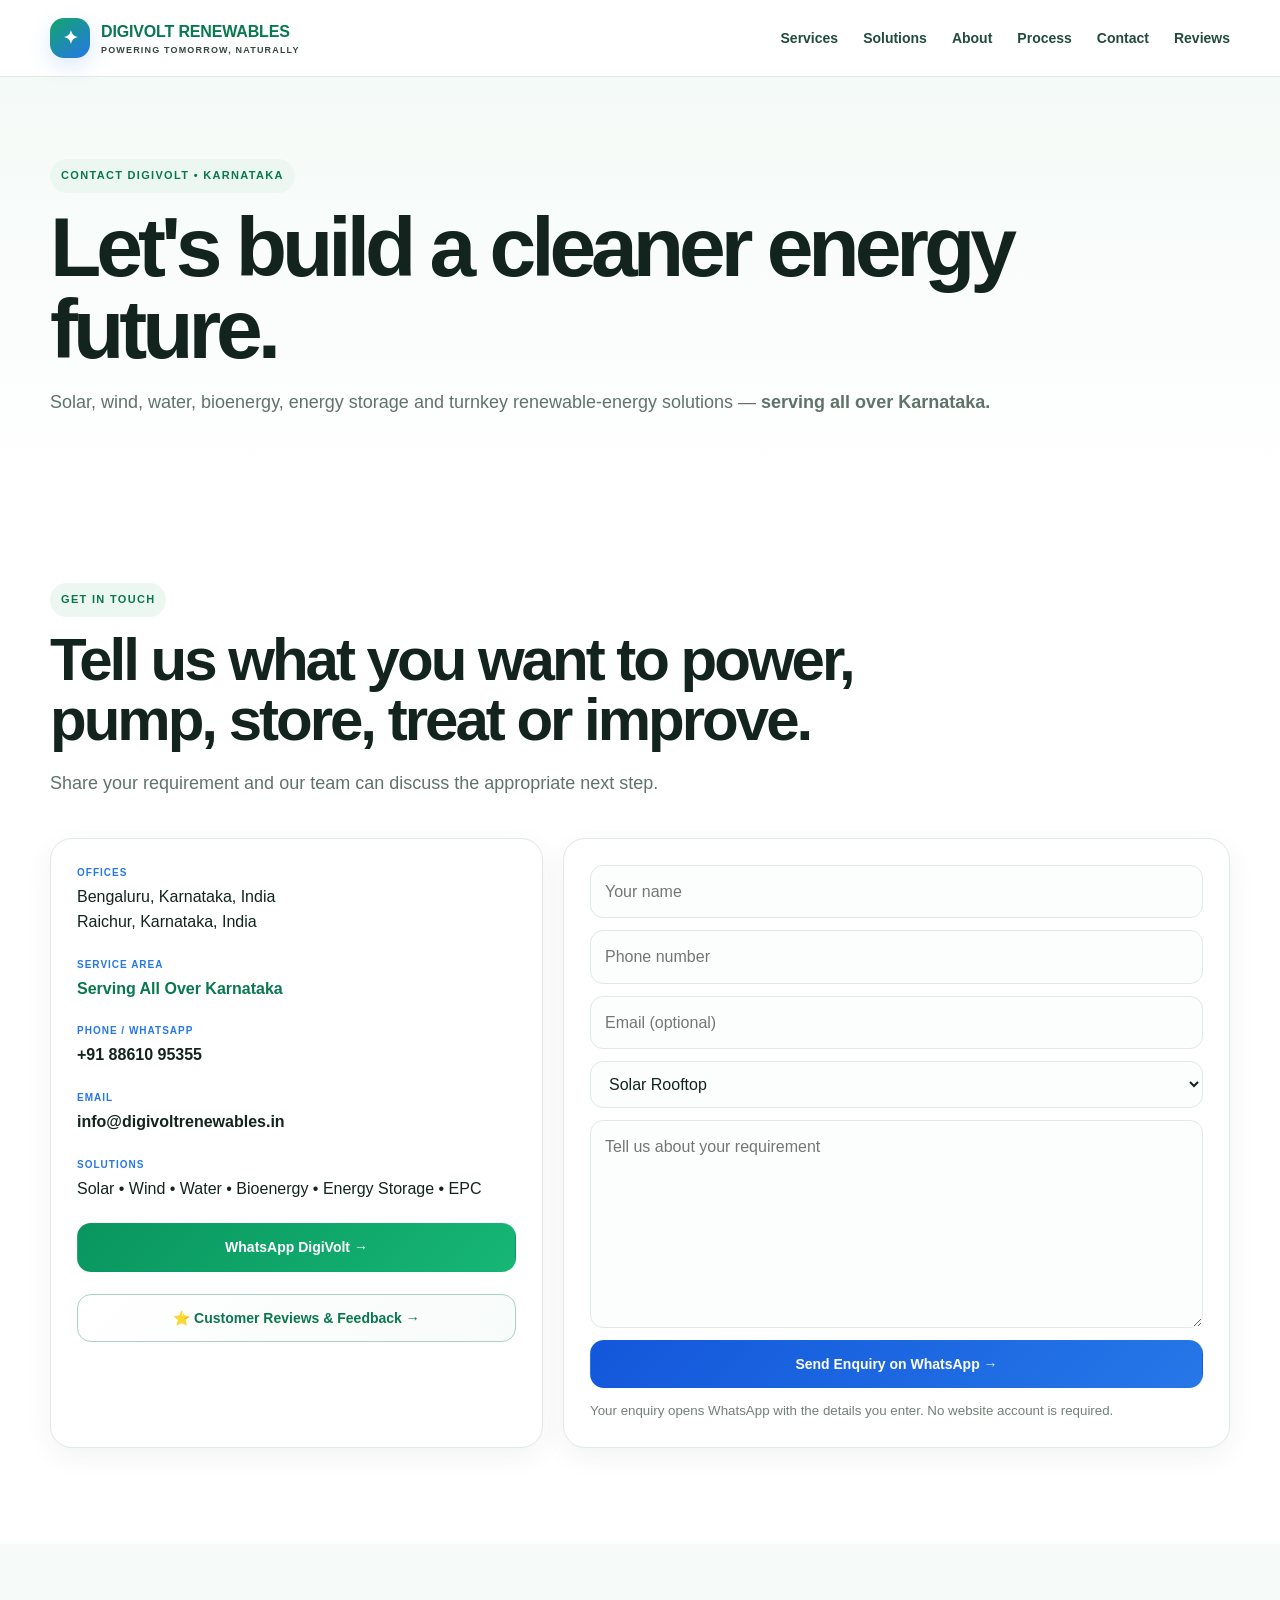
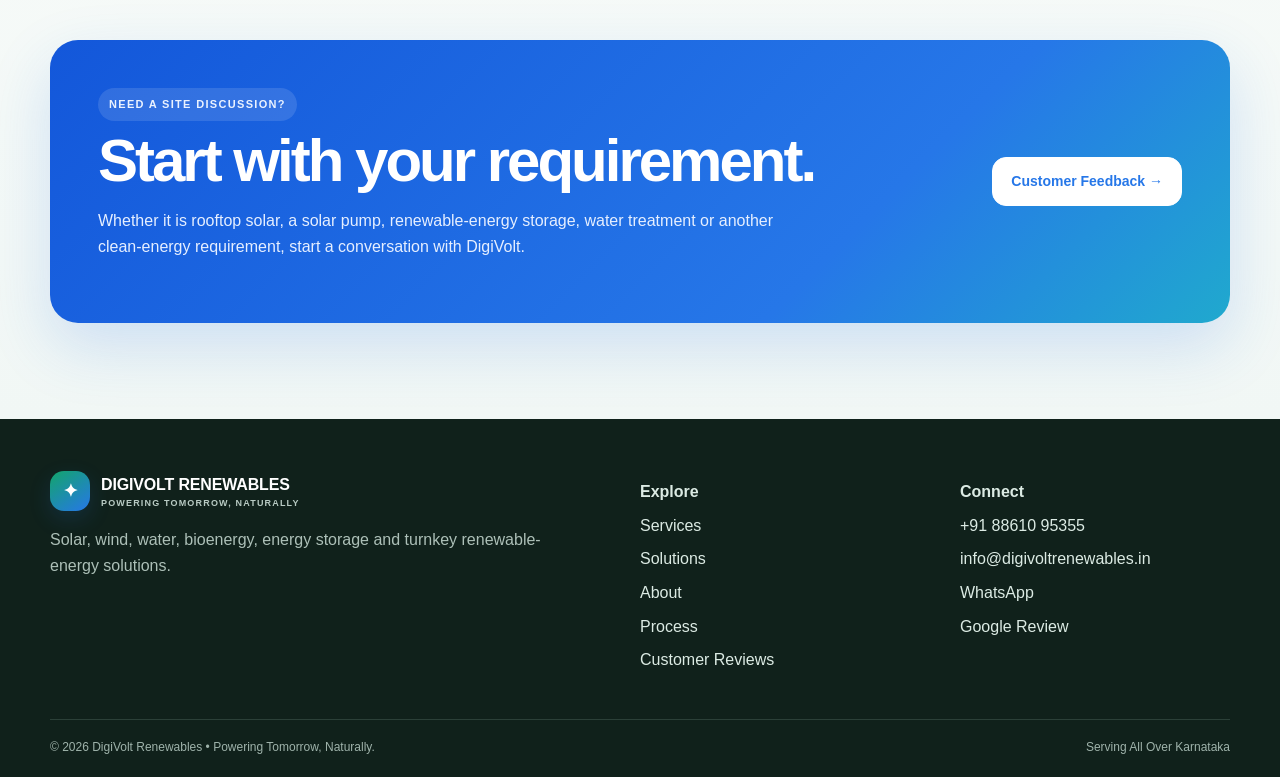
==== commit 9c35f0d8: "Upgrade DigiVolt contact page to V3 Professional" ====
--- a/contact.html
+++ b/contact.html
@@ -1,145 +1,600 @@
 <!doctype html>
 <html lang="en">
 <head>
-<meta charset="utf-8">
-<meta name="viewport" content="width=device-width,initial-scale=1">
-<title>Contact DigiVolt Renewables | Raichur, Karnataka</title>
-<meta name="description" content="Contact DigiVolt Renewables for solar, wind, water, bioenergy, storage and turnkey renewable-energy projects in Karnataka.">
-<link rel="canonical" href="https://digivoltrenewables.in/contact.html">
-<link rel="stylesheet" href="styles.css">
+
+  <meta charset="utf-8">
+
+  <meta
+    name="viewport"
+    content="width=device-width,initial-scale=1"
+  >
+
+  <title>
+    Contact DigiVolt Renewables | Karnataka
+  </title>
+
+  <meta
+    name="description"
+    content="Contact DigiVolt Renewables for solar, wind, water, bioenergy, energy storage and turnkey renewable-energy solutions serving all over Karnataka."
+  >
+
+  <link
+    rel="canonical"
+    href="https://digivoltrenewables.in/contact.html"
+  >
+
+  <link
+    rel="stylesheet"
+    href="styles.css"
+  >
+
 </head>
 
 <body>
 
-<header class="site-header">
-  <div class="container nav">
-
-    <a class="brand" href="index.html">
-      <span class="mark">✦</span>
+  <!-- =========================
+       HEADER
+  ========================== -->
+
+  <header class="site-header">
+
+    <div class="container nav">
+
+      <a
+        class="brand"
+        href="index.html"
+        aria-label="DigiVolt Renewables Home"
+      >
+
+        <span class="mark">
+          ✦
+        </span>
+
+        <span>
+
+          <strong>
+            DIGIVOLT
+          </strong>
+
+          RENEWABLES
+
+          <small>
+            POWERING TOMORROW, NATURALLY
+          </small>
+
+        </span>
+
+      </a>
+
+
+      <button
+        class="menu"
+        aria-label="Open menu"
+        aria-expanded="false"
+        type="button"
+      >
+        ☰
+      </button>
+
+
+      <nav aria-label="Main navigation">
+
+        <a href="index.html#services">
+          Services
+        </a>
+
+        <a href="index.html#solutions">
+          Solutions
+        </a>
+
+        <a href="index.html#about">
+          About
+        </a>
+
+        <a href="index.html#process">
+          Process
+        </a>
+
+        <a href="#contact">
+          Contact
+        </a>
+
+        <a href="Review.html">
+          Reviews
+        </a>
+
+      </nav>
+
+    </div>
+
+  </header>
+
+
+  <!-- =========================
+       MAIN
+  ========================== -->
+
+  <main>
+
+
+    <!-- PAGE HERO -->
+
+    <section class="page-hero">
+
+      <div class="container">
+
+        <span class="eyebrow">
+          CONTACT DIGIVOLT • KARNATAKA
+        </span>
+
+        <h1>
+          Let's build a cleaner
+          energy future.
+        </h1>
+
+        <p class="lead">
+
+          Solar, wind, water, bioenergy,
+          energy storage and turnkey
+          renewable-energy solutions —
+          <strong>
+            serving all over Karnataka.
+          </strong>
+
+        </p>
+
+      </div>
+
+    </section>
+
+
+    <!-- CONTACT -->
+
+    <section
+      id="contact"
+      class="section"
+    >
+
+      <div class="container">
+
+
+        <div class="section-head">
+
+          <span class="eyebrow">
+            GET IN TOUCH
+          </span>
+
+          <h2>
+            Tell us what you want to power,
+            pump, store, treat or improve.
+          </h2>
+
+          <p>
+            Share your requirement and our team
+            can discuss the appropriate next step.
+          </p>
+
+        </div>
+
+
+        <div class="contact-grid">
+
+
+          <!-- =====================
+               CONTACT INFORMATION
+          ====================== -->
+
+          <div class="contact-card contact-info">
+
+
+            <div>
+
+              <b>
+                OFFICES
+              </b>
+
+              <span>
+
+                Bengaluru, Karnataka, India
+
+                <br>
+
+                Raichur, Karnataka, India
+
+              </span>
+
+            </div>
+
+
+            <div>
+
+              <b>
+                SERVICE AREA
+              </b>
+
+              <span>
+
+                <strong>
+                  Serving All Over Karnataka
+                </strong>
+
+              </span>
+
+            </div>
+
+
+            <div>
+
+              <b>
+                PHONE / WHATSAPP
+              </b>
+
+              <a href="tel:+918861095355">
+
+                +91 88610 95355
+
+              </a>
+
+            </div>
+
+
+            <div>
+
+              <b>
+                EMAIL
+              </b>
+
+              <a href="mailto:info@digivoltrenewables.in">
+
+                info@digivoltrenewables.in
+
+              </a>
+
+            </div>
+
+
+            <div>
+
+              <b>
+                SOLUTIONS
+              </b>
+
+              <span>
+
+                Solar • Wind • Water •
+                Bioenergy • Energy Storage • EPC
+
+              </span>
+
+            </div>
+
+
+            <a
+              class="btn whatsapp"
+              href="https://wa.me/918861095355"
+              target="_blank"
+              rel="noopener"
+            >
+
+              WhatsApp DigiVolt →
+
+            </a>
+
+
+            <a
+              class="btn review-btn"
+              href="Review.html"
+            >
+
+              ⭐ Customer Reviews &amp; Feedback →
+
+            </a>
+
+
+          </div>
+
+
+          <!-- =====================
+               ENQUIRY FORM
+          ====================== -->
+
+          <form
+            class="contact-card form"
+            id="enquiryForm"
+          >
+
+
+            <input
+              type="text"
+              name="name"
+              placeholder="Your name"
+              required
+            >
+
+
+            <input
+              type="tel"
+              name="phone"
+              placeholder="Phone number"
+              required
+            >
+
+
+            <input
+              type="email"
+              name="email"
+              placeholder="Email (optional)"
+            >
+
+
+            <select
+              name="requirement"
+            >
+
+              <option>
+                Solar Rooftop
+              </option>
+
+              <option>
+                Solar Pump
+              </option>
+
+              <option>
+                On-Grid Solar
+              </option>
+
+              <option>
+                Off-Grid Solar
+              </option>
+
+              <option>
+                Hybrid Solar
+              </option>
+
+              <option>
+                Wind Energy
+              </option>
+
+              <option>
+                Battery Energy Storage
+              </option>
+
+              <option>
+                Water Solution
+              </option>
+
+              <option>
+                Biogas
+              </option>
+
+              <option>
+                Biomass
+              </option>
+
+              <option>
+                Turnkey EPC
+              </option>
+
+              <option>
+                Other
+              </option>
+
+            </select>
+
+
+            <textarea
+              name="message"
+              rows="7"
+              placeholder="Tell us about your requirement"
+            ></textarea>
+
+
+            <button
+              class="btn primary"
+              type="submit"
+            >
+
+              Send Enquiry on WhatsApp →
+
+            </button>
+
+
+            <small class="form-note">
+
+              Your enquiry opens WhatsApp with
+              the details you enter.
+
+              No website account is required.
+
+            </small>
+
+
+          </form>
+
+        </div>
+
+      </div>
+
+    </section>
+
+
+    <!-- =========================
+         QUICK CONTACT CTA
+    ========================== -->
+
+    <section class="section alt">
+
+      <div class="container">
+
+        <div class="survey-box">
+
+          <div>
+
+            <span class="eyebrow">
+              NEED A SITE DISCUSSION?
+            </span>
+
+            <h2>
+              Start with your requirement.
+            </h2>
+
+            <p>
+
+              Whether it is rooftop solar,
+              a solar pump, renewable-energy
+              storage, water treatment or another
+              clean-energy requirement, start a
+              conversation with DigiVolt.
+
+            </p>
+
+          </div>
+
+
+          <a
+            class="btn"
+            href="Review.html"
+          >
+
+            Customer Feedback →
+
+          </a>
+
+        </div>
+
+      </div>
+
+    </section>
+
+
+  </main>
+
+
+  <!-- =========================
+       FOOTER
+  ========================== -->
+
+  <footer>
+
+    <div class="container footer">
+
+
+      <div>
+
+        <div class="brand">
+
+          <span class="mark">
+            ✦
+          </span>
+
+          <span>
+
+            <strong>
+              DIGIVOLT
+            </strong>
+
+            RENEWABLES
+
+            <small>
+              POWERING TOMORROW, NATURALLY
+            </small>
+
+          </span>
+
+        </div>
+
+
+        <p>
+
+          Solar, wind, water, bioenergy,
+          energy storage and turnkey
+          renewable-energy solutions.
+
+        </p>
+
+      </div>
+
+
+      <div>
+
+        <b>
+          Explore
+        </b>
+
+        <a href="index.html#services">
+          Services
+        </a>
+
+        <a href="index.html#solutions">
+          Solutions
+        </a>
+
+        <a href="index.html#about">
+          About
+        </a>
+
+        <a href="index.html#process">
+          Process
+        </a>
+
+        <a href="Review.html">
+          Customer Reviews
+        </a>
+
+      </div>
+
+
+      <div>
+
+        <b>
+          Connect
+        </b>
+
+        <a href="tel:+918861095355">
+          +91 88610 95355
+        </a>
+
+        <a href="mailto:info@digivoltrenewables.in">
+          info@digivoltrenewables.in
+        </a>
+
+        <a
+          href="https://wa.me/918861095355"
+          target="_blank"
+          rel="noopener"
+        >
+          WhatsApp
+        </a>
+
+        <a href="Review.html">
+          Google Review
+        </a>
+
+      </div>
+
+
+    </div>
+
+
+    <div class="container copyright">
+
       <span>
-        <strong>DIGIVOLT</strong> RENEWABLES
-        <small>POWERING TOMORROW, NATURALLY</small>
+        © 2026 DigiVolt Renewables
+        • Powering Tomorrow, Naturally.
       </span>
-    </a>
-
-    <button class="menu" aria-label="Open menu" aria-expanded="false">☰</button>
-
-    <nav>
-      <a href="index.html#services">Services</a>
-      <a href="index.html#solutions">Solutions</a>
-      <a href="index.html#about">About</a>
-      <a href="index.html#process">Process</a>
-      <a href="#contact">Contact</a>
-    </nav>
-
-  </div>
-</header>
-
-<main>
-
-<section class="page-hero">
-  <div class="container">
-    <span class="eyebrow">CONTACT DIGIVOLT</span>
-    <h1>Let's build a cleaner energy future.</h1>
-    <p class="lead">
-      Solar, wind, water, bioenergy, storage and turnkey
-      renewable-energy solutions from Raichur, Karnataka.
-    </p>
-  </div>
-</section>
-
-<section id="contact" class="section">
-
-  <div class="container contact-grid">
-
-    <div class="contact-card contact-info">
-
-      <div>
-        <b>Office / Service Area</b>
-        <span>Raichur, Karnataka, India</span>
-      </div>
-
-      <div>
-        <b>Phone / WhatsApp</b>
-        <span>
-          <a href="tel:+918861095355">+91 88610 95355</a>
-        </span>
-      </div>
-
-      <div>
-        <b>Email</b>
-        <span>
-          <a href="mailto:digivoltrenewables@gmail.com">
-            digivoltrenewables@gmail.com
-          </a>
-        </span>
-      </div>
-
-      <a class="btn whatsapp"
-         href="https://wa.me/918861095355?text=Hello%20DigiVolt%20Renewables%2C%20I%20would%20like%20to%20discuss%20a%20renewable-energy%20project.">
-        WhatsApp DigiVolt
-      </a>
+
+      <span>
+        Serving All Over Karnataka
+      </span>
 
     </div>
 
-    <form class="contact-card form" id="enquiryForm">
-
-      <input
-        name="name"
-        placeholder="Your name"
-        required>
-
-      <input
-        name="phone"
-        placeholder="Phone number"
-        required>
-
-      <input
-        name="email"
-        type="email"
-        placeholder="Email (optional)">
-
-      <select name="requirement">
-        <option>Solar Rooftop</option>
-        <option>Solar Pumpset</option>
-        <option>Hybrid / Off-grid</option>
-        <option>Wind Energy</option>
-        <option>BESS / Storage</option>
-        <option>Water Solution</option>
-        <option>Biogas / Biomass</option>
-        <option>Turnkey EPC</option>
-        <option>Other</option>
-      </select>
-
-      <textarea
-        name="message"
-        rows="7"
-        placeholder="Project details"></textarea>
-
-      <button class="btn primary" type="submit">
-        Send Enquiry on WhatsApp →
-      </button>
-
-      <small class="form-note">
-        Your enquiry opens WhatsApp with the details you enter.
-      </small>
-
-    </form>
-
-  </div>
-
-</section>
-
-</main>
-
-<footer>
-  <div class="container copyright">
-    © 2026 DigiVolt Renewables • Powering Tomorrow, Naturally.
-    <span>digivoltrenewables.in</span>
-  </div>
-</footer>
-
-<script src="script.js"></script>
+  </footer>
+
+
+  <!-- EXISTING WHATSAPP + MOBILE SCRIPT -->
+
+  <script src="script.js"></script>
 
 </body>
 </html>
--- a/styles.css
+++ b/styles.css
@@ -1,2 +1,191 @@
-:root{--ink:#0b1020;--blue:#1436d4;--green:#159447;--gold:#f4b400;--paper:#fff;--soft:#f4f7f8;--line:#dce3e7;--muted:#56636e;--max:1180px}*{box-sizing:border-box}html{scroll-behavior:smooth;scroll-padding-top:90px}body{margin:0;font-family:Inter,ui-sans-serif,system-ui,-apple-system,BlinkMacSystemFont,"Segoe UI",Arial,sans-serif;color:var(--ink);background:#fff;line-height:1.55}a{color:inherit;text-decoration:none}.container{width:min(var(--max),calc(100% - 40px));margin:auto}.site-header{position:sticky;top:0;z-index:20;background:rgba(255,255,255,.94);backdrop-filter:blur(14px);border-bottom:1px solid var(--line)}.nav{height:76px;display:flex;align-items:center;justify-content:space-between}.brand{display:flex;align-items:center;gap:10px;font-weight:900;letter-spacing:.02em;color:var(--blue)}.brand .mark{font-size:25px}.brand small{display:block;font-size:9px;letter-spacing:.13em;color:var(--ink);margin-top:-2px}.nav nav{display:flex;gap:26px;font-weight:750;color:var(--blue)}.nav nav a:hover{color:var(--green)}.menu{display:none;border:0;background:none;font-size:25px;cursor:pointer}.hero{padding:86px 0 72px;overflow:hidden}.hero-grid{display:grid;grid-template-columns:1.05fr .95fr;gap:70px;align-items:center}.eyebrow{display:inline-block;font-size:11px;font-weight:900;letter-spacing:.13em;color:var(--blue);margin-bottom:15px}.hero h1{font-size:clamp(55px,7vw,92px);line-height:.93;letter-spacing:-.06em;margin:10px 0 25px}.hero h1 em{font-style:normal;color:var(--blue)}.hero-copy{font-size:21px;max-width:690px;color:#3e4a54}.actions{display:flex;gap:12px;flex-wrap:wrap;margin:30px 0}.btn{display:inline-flex;justify-content:center;align-items:center;border-radius:12px;padding:13px 19px;font-weight:850;border:1px solid var(--blue);cursor:pointer;transition:.2s transform,.2s box-shadow}.btn:hover{transform:translateY(-2px);box-shadow:0 8px 22px rgba(20,54,212,.15)}.btn.primary{background:var(--blue);color:#fff}.btn.secondary{background:#fff;color:var(--blue)}.btn.whatsapp{background:var(--green);color:#fff;border-color:var(--green)}.trust-row{display:flex;gap:18px;flex-wrap:wrap;font-size:12px;font-weight:750;color:#53606a}.hero-visual{height:500px;border:1px solid var(--line);border-radius:34px;background:radial-gradient(circle at 50% 42%,#fff 0,#f1f7f4 48%,#e8eff2 100%);position:relative;overflow:hidden;box-shadow:0 24px 70px rgba(11,16,32,.08)}.energy-core{position:absolute;left:50%;top:50%;transform:translate(-50%,-50%);width:220px;height:220px;border-radius:50%;background:#fff;border:1px solid var(--line);display:flex;flex-direction:column;align-items:center;justify-content:center;text-align:center;box-shadow:0 18px 50px rgba(11,16,32,.12);z-index:3}.energy-core span{font-size:10px;font-weight:900;letter-spacing:.18em;color:var(--blue)}.energy-core strong{font-size:28px;line-height:1;margin:8px 0}.energy-core b{font-size:11px;letter-spacing:.1em}.orb{position:absolute;width:72px;height:72px;border-radius:50%;display:grid;place-items:center;font-size:32px;font-weight:800;border:1px solid var(--line);background:#fff;box-shadow:0 10px 28px rgba(11,16,32,.1);z-index:4}.orb-sun{top:48px;left:48px;color:var(--gold)}.orb-wind{top:70px;right:50px;color:var(--blue)}.orb-water{bottom:58px;left:60px;color:#1589b8}.orb-leaf{bottom:50px;right:55px;color:var(--green)}.visual-line{position:absolute;left:50%;top:50%;height:1px;width:180px;background:var(--line);transform-origin:left center}.line-a{transform:rotate(215deg)}.line-b{transform:rotate(325deg)}.line-c{transform:rotate(145deg)}.band{background:var(--ink);color:#fff}.band-grid{display:grid;grid-template-columns:repeat(4,1fr)}.band-grid div{padding:23px 15px;display:flex;gap:12px;align-items:center;border-right:1px solid #263241}.band-grid div:last-child{border-right:0}.band-grid strong{color:#8fa3ff;font-size:12px}.band-grid span{font-weight:750;font-size:13px}.section{padding:94px 0}.alt{background:var(--soft)}.section-head{max-width:820px;margin-bottom:42px}.section h2{font-size:clamp(36px,5vw,58px);line-height:1.02;letter-spacing:-.04em;margin:5px 0 15px}.section-head p,.lead{font-size:18px;color:var(--muted)}.cards{display:grid;grid-template-columns:repeat(3,1fr);gap:18px}.service-card,.solution-grid>div,.contact-card,.vision{border:1px solid var(--line);border-radius:20px;padding:27px;background:#fff}.service-card{transition:.2s transform,.2s box-shadow}.service-card:hover{transform:translateY(-4px);box-shadow:0 15px 35px rgba(11,16,32,.07)}.service-card.featured{border-color:#aebaff}.icon{font-size:29px;color:var(--blue);margin-bottom:12px}.tag{display:block;font-size:9px;font-weight:900;letter-spacing:.14em;color:var(--green);margin-bottom:8px}.cards h3,.solution-grid h3{margin:0 0 9px;font-size:24px}.cards p,.cards li,.solution-grid p{color:var(--muted)}.cards ul{padding-left:18px;margin-bottom:0}.solution-grid{display:grid;grid-template-columns:repeat(4,1fr);gap:18px}.solution-grid b{font-size:12px;color:var(--blue)}.solution-grid a{display:inline-block;margin-top:14px;font-weight:800;color:var(--blue);font-size:13px}.about-grid{display:grid;grid-template-columns:1.1fr .9fr;gap:55px;align-items:start}.stats{display:flex;gap:38px;margin-top:35px}.stats div{display:flex;flex-direction:column}.stats strong{font-size:38px;color:var(--blue)}.stats span{font-size:12px;font-weight:800}.vision{padding:0;overflow:hidden}.vision-item{padding:29px}.vision-item+.vision-item{border-top:1px solid var(--line)}.vision-item>span{font-size:10px;font-weight:900;letter-spacing:.15em;color:var(--blue)}.vision h3{font-size:24px;margin:8px 0}.vision p{color:var(--muted);margin-bottom:0}.process{display:grid;grid-template-columns:repeat(4,1fr);gap:20px}.process>div{padding:25px 0;border-top:2px solid var(--ink)}.process span{font-weight:900;color:var(--blue)}.process h3{font-size:25px;margin:18px 0 5px}.process p{color:var(--muted)}.survey-box{border-radius:25px;background:linear-gradient(120deg,var(--blue),#1d4be9);color:#fff;padding:48px;display:flex;justify-content:space-between;align-items:center;gap:30px;box-shadow:0 22px 60px rgba(20,54,212,.18)}.survey-box .eyebrow{color:#fff}.survey-box h2{margin-bottom:8px}.survey-box p{color:#e4e8ff;max-width:690px}.survey-box .btn{background:#fff;color:var(--blue);border-color:#fff;white-space:nowrap}.cta-section{padding-top:30px}.cta-grid{display:grid;grid-template-columns:1fr 1fr;gap:40px;align-items:center}.cta-points{display:flex;gap:10px;flex-wrap:wrap}.cta-points span{padding:11px 14px;border:1px solid var(--line);border-radius:999px;font-size:12px;font-weight:800;background:#fff}.contact-grid{display:grid;grid-template-columns:.85fr 1.15fr;gap:20px}.contact-info{display:flex;flex-direction:column;gap:23px}.contact-info div{display:flex;flex-direction:column}.contact-info b{font-size:11px;text-transform:uppercase;letter-spacing:.08em;color:var(--blue);margin-bottom:4px}.contact-info a:not(.btn){font-weight:750}.form{display:flex;flex-direction:column;gap:12px}.form input,.form select,.form textarea{font:inherit;padding:13px 14px;border:1px solid var(--line);border-radius:10px;background:#fff;outline:none}.form input:focus,.form select:focus,.form textarea:focus{border-color:var(--blue);box-shadow:0 0 0 3px rgba(20,54,212,.08)}.form-note{color:#687580}.page-hero{padding:90px 0;background:var(--soft)}.page-hero h1{font-size:clamp(46px,7vw,82px);line-height:1;margin:10px 0 20px;letter-spacing:-.05em}footer{background:#0b1020;color:#dce4eb;padding:55px 0 20px}.footer{display:grid;grid-template-columns:2fr 1fr 1fr;gap:50px}.footer .brand{color:#fff}.footer a,.footer b{display:block;margin:8px 0}.footer p{max-width:470px;color:#aeb9c4}.copyright{border-top:1px solid #263241;margin-top:40px;padding-top:18px;font-size:12px;color:#9eabb7;display:flex;justify-content:space-between;gap:15px}@media(max-width:900px){.hero-grid,.about-grid,.contact-grid,.cta-grid{grid-template-columns:1fr}.hero-visual{height:410px}.cards{grid-template-columns:repeat(2,1fr)}.solution-grid,.process{grid-template-columns:repeat(2,1fr)}.nav nav{display:none}.menu{display:block}.footer{grid-template-columns:1fr 1fr}}@media(max-width:600px){.container{width:min(var(--max),calc(100% - 26px))}.hero{padding-top:55px}.hero h1{font-size:55px}.hero-visual{height:360px;border-radius:25px}.energy-core{width:170px;height:170px}.energy-core strong{font-size:22px}.orb{width:58px;height:58px;font-size:25px}.orb-sun{top:28px;left:28px}.orb-wind{top:35px;right:28px}.orb-water{bottom:30px;left:30px}.orb-leaf{bottom:28px;right:30px}.band-grid{grid-template-columns:repeat(2,1fr)}.band-grid div:nth-child(2){border-right:0}.band-grid div{border-bottom:1px solid #263241}.cards,.solution-grid,.process{grid-template-columns:1fr}.survey-box{padding:30px;display:block}.survey-box .btn{margin-top:20px;white-space:normal}.stats{gap:18px}.stats strong{font-size:30px}.footer{grid-template-columns:1fr}.copyright{display:block}.copyright span{display:block;margin-top:8px}.nav{height:68px}}
-:root{--ink:#0b1020;--blue:#1436d4;--green:#159447;--gold:#f4b400;--paper:#fff;--soft:#f4f7f8;--line:#dce3e7;--muted:#56636e;--max:1180px}*{box-sizing:border-box}html{scroll-behavior:smooth;scroll-padding-top:90px}body{margin:0;font-family:Inter,ui-sans-serif,system-ui,-apple-system,BlinkMacSystemFont,"Segoe UI",Arial,sans-serif;color:var(--ink);background:#fff;line-height:1.55}a{color:inherit;text-decoration:none}.container{width:min(var(--max),calc(100% - 40px));margin:auto}.site-header{position:sticky;top:0;z-index:20;background:rgba(255,255,255,.94);backdrop-filter:blur(14px);border-bottom:1px solid var(--line)}.nav{height:76px;display:flex;align-items:center;justify-content:space-between}.brand{display:flex;align-items:center;gap:10px;font-weight:900;letter-spacing:.02em;color:var(--blue)}.brand .mark{font-size:25px}.brand small{display:block;font-size:9px;letter-spacing:.13em;color:var(--ink);margin-top:-2px}.nav nav{display:flex;gap:26px;font-weight:750;color:var(--blue)}.nav nav a:hover{color:var(--green)}.menu{display:none;border:0;background:none;font-size:25px;cursor:pointer}.hero{padding:86px 0 72px;overflow:hidden}.hero-grid{display:grid;grid-template-columns:1.05fr .95fr;gap:70px;align-items:center}.eyebrow{display:inline-block;font-size:11px;font-weight:900;letter-spacing:.13em;color:var(--blue);margin-bottom:15px}.hero h1{font-size:clamp(55px,7vw,92px);line-height:.93;letter-spacing:-.06em;margin:10px 0 25px}.hero h1 em{font-style:normal;color:var(--blue)}.hero-copy{font-size:21px;max-width:690px;color:#3e4a54}.actions{display:flex;gap:12px;flex-wrap:wrap;margin:30px 0}.btn{display:inline-flex;justify-content:center;align-items:center;border-radius:12px;padding:13px 19px;font-weight:850;border:1px solid var(--blue);cursor:pointer;transition:.2s transform,.2s box-shadow}.btn:hover{transform:translateY(-2px);box-shadow:0 8px 22px rgba(20,54,212,.15)}.btn.primary{background:var(--blue);color:#fff}.btn.secondary{background:#fff;color:var(--blue)}.btn.whatsapp{background:var(--green);color:#fff;border-color:var(--green)}.trust-row{display:flex;gap:18px;flex-wrap:wrap;font-size:12px;font-weight:750;color:#53606a}.hero-visual{height:500px;border:1px solid var(--line);border-radius:34px;background:radial-gradient(circle at 50% 42%,#fff 0,#f1f7f4 48%,#e8eff2 100%);position:relative;overflow:hidden;box-shadow:0 24px 70px rgba(11,16,32,.08)}.energy-core{position:absolute;left:50%;top:50%;transform:translate(-50%,-50%);width:220px;height:220px;border-radius:50%;background:#fff;border:1px solid var(--line);display:flex;flex-direction:column;align-items:center;justify-content:center;text-align:center;box-shadow:0 18px 50px rgba(11,16,32,.12);z-index:3}.energy-core span{font-size:10px;font-weight:900;letter-spacing:.18em;color:var(--blue)}.energy-core strong{font-size:28px;line-height:1;margin:8px 0}.energy-core b{font-size:11px;letter-spacing:.1em}.orb{position:absolute;width:72px;height:72px;border-radius:50%;display:grid;place-items:center;font-size:32px;font-weight:800;border:1px solid var(--line);background:#fff;box-shadow:0 10px 28px rgba(11,16,32,.1);z-index:4}.orb-sun{top:48px;left:48px;color:var(--gold)}.orb-wind{top:70px;right:50px;color:var(--blue)}.orb-water{bottom:58px;left:60px;color:#1589b8}.orb-leaf{bottom:50px;right:55px;color:var(--green)}.visual-line{position:absolute;left:50%;top:50%;height:1px;width:180px;background:var(--line);transform-origin:left center}.line-a{transform:rotate(215deg)}.line-b{transform:rotate(325deg)}.line-c{transform:rotate(145deg)}.band{background:var(--ink);color:#fff}.band-grid{display:grid;grid-template-columns:repeat(4,1fr)}.band-grid div{padding:23px 15px;display:flex;gap:12px;align-items:center;border-right:1px solid #263241}.band-grid div:last-child{border-right:0}.band-grid strong{color:#8fa3ff;font-size:12px}.band-grid span{font-weight:750;font-size:13px}.section{padding:94px 0}.alt{background:var(--soft)}.section-head{max-width:820px;margin-bottom:42px}.section h2{font-size:clamp(36px,5vw,58px);line-height:1.02;letter-spacing:-.04em;margin:5px 0 15px}.section-head p,.lead{font-size:18px;color:var(--muted)}.cards{display:grid;grid-template-columns:repeat(3,1fr);gap:18px}.service-card,.solution-grid>div,.contact-card,.vision{border:1px solid var(--line);border-radius:20px;padding:27px;background:#fff}.service-card{transition:.2s transform,.2s box-shadow}.service-card:hover{transform:translateY(-4px);box-shadow:0 15px 35px rgba(11,16,32,.07)}.service-card.featured{border-color:#aebaff}.icon{font-size:29px;color:var(--blue);margin-bottom:12px}.tag{display:block;font-size:9px;font-weight:900;letter-spacing:.14em;color:var(--green);margin-bottom:8px}.cards h3,.solution-grid h3{margin:0 0 9px;font-size:24px}.cards p,.cards li,.solution-grid p{color:var(--muted)}.cards ul{padding-left:18px;margin-bottom:0}.solution-grid{display:grid;grid-template-columns:repeat(4,1fr);gap:18px}.solution-grid b{font-size:12px;color:var(--blue)}.solution-grid a{display:inline-block;margin-top:14px;font-weight:800;color:var(--blue);font-size:13px}.about-grid{display:grid;grid-template-columns:1.1fr .9fr;gap:55px;align-items:start}.stats{display:flex;gap:38px;margin-top:35px}.stats div{display:flex;flex-direction:column}.stats strong{font-size:38px;color:var(--blue)}.stats span{font-size:12px;font-weight:800}.vision{padding:0;overflow:hidden}.vision-item{padding:29px}.vision-item+.vision-item{border-top:1px solid var(--line)}.vision-item>span{font-size:10px;font-weight:900;letter-spacing:.15em;color:var(--blue)}.vision h3{font-size:24px;margin:8px 0}.vision p{color:var(--muted);margin-bottom:0}.process{display:grid;grid-template-columns:repeat(4,1fr);gap:20px}.process>div{padding:25px 0;border-top:2px solid var(--ink)}.process span{font-weight:900;color:var(--blue)}.process h3{font-size:25px;margin:18px 0 5px}.process p{color:var(--muted)}.survey-box{border-radius:25px;background:linear-gradient(120deg,var(--blue),#1d4be9);color:#fff;padding:48px;display:flex;justify-content:space-between;align-items:center;gap:30px;box-shadow:0 22px 60px rgba(20,54,212,.18)}.survey-box .eyebrow{color:#fff}.survey-box h2{margin-bottom:8px}.survey-box p{color:#e4e8ff;max-width:690px}.survey-box .btn{background:#fff;color:var(--blue);border-color:#fff;white-space:nowrap}.cta-section{padding-top:30px}.cta-grid{display:grid;grid-template-columns:1fr 1fr;gap:40px;align-items:center}.cta-points{display:flex;gap:10px;flex-wrap:wrap}.cta-points span{padding:11px 14px;border:1px solid var(--line);border-radius:999px;font-size:12px;font-weight:800;background:#fff}.contact-grid{display:grid;grid-template-columns:.85fr 1.15fr;gap:20px}.contact-info{display:flex;flex-direction:column;gap:23px}.contact-info div{display:flex;flex-direction:column}.contact-info b{font-size:11px;text-transform:uppercase;letter-spacing:.08em;color:var(--blue);margin-bottom:4px}.contact-info a:not(.btn){font-weight:750}.form{display:flex;flex-direction:column;gap:12px}.form input,.form select,.form textarea{font:inherit;padding:13px 14px;border:1px solid var(--line);border-radius:10px;background:#fff;outline:none}.form input:focus,.form select:focus,.form textarea:focus{border-color:var(--blue);box-shadow:0 0 0 3px rgba(20,54,212,.08)}.form-note{color:#687580}.page-hero{padding:90px 0;background:var(--soft)}.page-hero h1{font-size:clamp(46px,7vw,82px);line-height:1;margin:10px 0 20px;letter-spacing:-.05em}footer{background:#0b1020;color:#dce4eb;padding:55px 0 20px}.footer{display:grid;grid-template-columns:2fr 1fr 1fr;gap:50px}.footer .brand{color:#fff}.footer a,.footer b{display:block;margin:8px 0}.footer p{max-width:470px;color:#aeb9c4}.copyright{border-top:1px solid #263241;margin-top:40px;padding-top:18px;font-size:12px;color:#9eabb7;display:flex;justify-content:space-between;gap:15px}@media(max-width:900px){.hero-grid,.about-grid,.contact-grid,.cta-grid{grid-template-columns:1fr}.hero-visual{height:410px}.cards{grid-template-columns:repeat(2,1fr)}.solution-grid,.process{grid-template-columns:repeat(2,1fr)}.nav nav{display:none}.menu{display:block}.footer{grid-template-columns:1fr 1fr}}@media(max-width:600px){.container{width:min(var(--max),calc(100% - 26px))}.hero{padding-top:55px}.hero h1{font-size:55px}.hero-visual{height:360px;border-radius:25px}.energy-core{width:170px;height:170px}.energy-core strong{font-size:22px}.orb{width:58px;height:58px;font-size:25px}.orb-sun{top:28px;left:28px}.orb-wind{top:35px;right:28px}.orb-water{bottom:30px;left:30px}.orb-leaf{bottom:28px;right:30px}.band-grid{grid-template-columns:repeat(2,1fr)}.band-grid div:nth-child(2){border-right:0}.band-grid div{border-bottom:1px solid #263241}.cards,.solution-grid,.process{grid-template-columns:1fr}.survey-box{padding:30px;display:block}.survey-box .btn{margin-top:20px;white-space:normal}.stats{gap:18px}.stats strong{font-size:30px}.footer{grid-template-columns:1fr}.copyright{display:block}.copyright span{display:block;margin-top:8px}.nav{height:68px}}
+
+:root{
+  --ink:#12241d; --muted:#60736a; --paper:#ffffff; --soft:#f5faf7;
+  --line:#dfeae4; --green:#08784f; --green-2:#13a56b; --deep:#04543a;
+  --blue:#2677e8; --aqua:#21b6c8; --gold:#f5b82e; --purple:#795ce7;
+  --shadow:0 18px 50px rgba(10,52,38,.09); --shadow-sm:0 8px 28px rgba(10,52,38,.06);
+  --radius:24px; --max:1180px;
+}
+*{box-sizing:border-box}
+html{scroll-behavior:smooth;scroll-padding-top:88px}
+body{
+  margin:0;font-family:-apple-system,BlinkMacSystemFont,"SF Pro Display","SF Pro Text",Inter,Segoe UI,Roboto,Arial,sans-serif;
+  color:var(--ink);background:#fff;line-height:1.6;-webkit-font-smoothing:antialiased
+}
+body::selection{background:#bfead8}
+a{text-decoration:none;color:inherit}
+img{max-width:100%;display:block}
+.container{width:min(var(--max),calc(100% - 40px));margin:auto}
+.site-header{
+  position:sticky;top:0;z-index:100;background:rgba(255,255,255,.84);
+  backdrop-filter:saturate(180%) blur(20px);-webkit-backdrop-filter:saturate(180%) blur(20px);
+  border-bottom:1px solid rgba(215,228,221,.8)
+}
+.nav{min-height:76px;display:flex;align-items:center;justify-content:space-between;gap:24px}
+.brand{display:flex;align-items:center;gap:11px;font-weight:900;color:var(--green);letter-spacing:-.01em}
+.brand .mark{
+  width:40px;height:40px;border-radius:14px;display:grid;place-items:center;color:#fff;font-size:18px;font-weight:900;
+  background:linear-gradient(145deg,var(--green-2),var(--blue));box-shadow:0 8px 22px rgba(38,119,232,.16)
+}
+.brand small{display:block;font-size:9px;letter-spacing:.13em;color:#34463f;margin-top:-2px}
+.nav nav{display:flex;align-items:center;gap:25px;color:#214b3b;font-weight:750;font-size:14px}
+.nav nav a{transition:color .2s ease}.nav nav a:hover{color:var(--blue)}
+.menu{
+  display:none;border:1px solid var(--line);background:#fff;border-radius:13px;width:43px;height:43px;
+  font-size:21px;cursor:pointer;color:var(--deep)
+}
+.hero{
+  padding:92px 0 72px;
+  background:radial-gradient(circle at 83% 25%,rgba(38,119,232,.09),transparent 24%),
+             radial-gradient(circle at 16% 12%,rgba(19,165,107,.08),transparent 23%),
+             linear-gradient(180deg,#fff 0,#fbfefd 100%);
+  overflow:hidden
+}
+.hero-grid{display:grid;grid-template-columns:1.03fr .97fr;gap:60px;align-items:center}
+.eyebrow{
+  display:inline-flex;align-items:center;gap:7px;padding:8px 11px;border-radius:999px;
+  background:#edf7f2;color:var(--green);font-size:11px;font-weight:900;letter-spacing:.12em
+}
+.hero h1{margin:18px 0 20px;font-size:clamp(50px,7vw,90px);line-height:.94;letter-spacing:-.065em}
+.hero h1 em{font-style:normal;color:var(--blue)}
+.hero-copy{font-size:20px;color:#43564e;max-width:700px}
+.actions{display:flex;gap:11px;flex-wrap:wrap;margin:29px 0}
+.btn{
+  display:inline-flex;align-items:center;justify-content:center;gap:8px;min-height:48px;padding:12px 18px;
+  border-radius:14px;font-size:14px;font-weight:850;border:1px solid var(--line);
+  transition:transform .18s ease,box-shadow .18s ease,background .18s ease
+}
+.btn:hover{transform:translateY(-2px);box-shadow:0 10px 24px rgba(15,64,45,.1)}
+.btn.primary{background:linear-gradient(135deg,#1357da,#2677e8);color:#fff;border-color:transparent}
+.btn.secondary{background:#fff;color:var(--blue);border-color:#b9cdf5}
+.btn.whatsapp{background:linear-gradient(135deg,#09965e,#16b676);color:#fff;border-color:transparent}
+.btn.review-btn{background:linear-gradient(135deg,#fff,#f7fbf9);color:var(--green);border-color:#a8d4bf}
+.trust-row{display:flex;flex-wrap:wrap;gap:9px;margin-top:16px}
+.trust-row span{
+  padding:8px 11px;border:1px solid var(--line);border-radius:999px;background:#fff;color:#52665d;font-size:12px;font-weight:800
+}
+.hero-visual{
+  position:relative;height:500px;border-radius:34px;border:1px solid var(--line);
+  background:radial-gradient(circle at 50% 45%,#fff 0,#edf7f3 46%,#eaf1f8 100%);
+  box-shadow:var(--shadow);overflow:hidden
+}
+.energy-core{
+  position:absolute;left:50%;top:50%;transform:translate(-50%,-50%);width:225px;height:225px;border-radius:50%;
+  background:#fff;border:1px solid var(--line);display:flex;flex-direction:column;align-items:center;justify-content:center;
+  text-align:center;box-shadow:0 22px 54px rgba(13,61,43,.14);z-index:3
+}
+.energy-core span{font-size:10px;font-weight:950;letter-spacing:.18em;color:var(--blue)}
+.energy-core strong{font-size:28px;line-height:1;margin:8px 0}.energy-core b{font-size:10px;letter-spacing:.09em;color:#4e6258}
+.orb{
+  position:absolute;width:76px;height:76px;border-radius:50%;display:grid;place-items:center;font-size:32px;
+  background:rgba(255,255,255,.96);border:1px solid var(--line);box-shadow:0 12px 28px rgba(12,55,39,.1);z-index:4
+}
+.orb-sun{top:52px;left:53px;color:var(--gold)}.orb-wind{top:73px;right:51px;color:var(--blue)}
+.orb-water{bottom:58px;left:62px;color:#1d9fcb}.orb-leaf{bottom:53px;right:58px;color:var(--green-2)}
+.visual-line{position:absolute;left:50%;top:50%;height:1px;width:185px;background:#d4e2dd;transform-origin:left center}
+.line-a{transform:rotate(216deg)}.line-b{transform:rotate(324deg)}.line-c{transform:rotate(145deg)}
+.band{background:#10211b;color:#fff}.band-grid{display:grid;grid-template-columns:repeat(4,1fr)}
+.band-grid div{display:flex;align-items:center;gap:12px;padding:22px 15px;border-right:1px solid #283b34}
+.band-grid div:last-child{border-right:0}.band-grid strong{color:#86c8ff;font-size:12px}.band-grid span{font-size:13px;font-weight:800}
+.section{padding:96px 0}.alt{background:linear-gradient(180deg,#f6faf8,#f1f7f5)}
+.section-head{max-width:820px;margin-bottom:40px}.section-head .eyebrow{margin-bottom:7px}
+.section h2{margin:6px 0 13px;font-size:clamp(38px,5.2vw,60px);line-height:1.01;letter-spacing:-.05em}
+.section-head p,.lead{font-size:18px;color:var(--muted)}
+.cards{display:grid;grid-template-columns:repeat(3,1fr);gap:18px}
+.service-card,.solution-grid>div,.contact-card,.vision{
+  border:1px solid var(--line);border-radius:22px;background:#fff;box-shadow:var(--shadow-sm)
+}
+.service-card{padding:26px;transition:transform .2s ease,box-shadow .2s ease}
+.service-card:hover{transform:translateY(-5px);box-shadow:var(--shadow)}
+.service-card.featured{background:linear-gradient(180deg,#fff,#f8fcfa);border-color:#9fd7be}
+.tag{display:block;font-size:10px;font-weight:900;letter-spacing:.15em;color:var(--green);margin-bottom:12px}
+.icon{font-size:30px;margin-bottom:10px}.cards h3,.solution-grid h3{margin:0 0 9px;font-size:24px;letter-spacing:-.02em}
+.cards p,.cards li,.solution-grid p{color:var(--muted)}.cards ul{padding-left:18px;margin-bottom:0}
+.solution-grid{display:grid;grid-template-columns:repeat(4,1fr);gap:16px}.solution-grid>div{padding:24px}
+.solution-grid b{color:var(--blue);font-size:12px}.solution-grid a{display:inline-block;margin-top:10px;color:var(--blue);font-size:13px;font-weight:850}
+.about-grid{display:grid;grid-template-columns:1.05fr .95fr;gap:54px;align-items:start}
+.stats{display:flex;gap:42px;margin-top:32px;flex-wrap:wrap}.stats div{display:flex;flex-direction:column}
+.stats strong{font-size:37px;color:var(--blue);line-height:1}.stats span{font-size:12px;font-weight:800;color:#52645c;margin-top:5px}
+.vision{overflow:hidden;padding:0}.vision-item{padding:28px}.vision-item+.vision-item{border-top:1px solid var(--line)}
+.vision-item>span{font-size:10px;font-weight:950;letter-spacing:.15em;color:var(--blue)}
+.vision h3{font-size:24px;margin:8px 0}.vision p{color:var(--muted);margin:0}
+.process{display:grid;grid-template-columns:repeat(4,1fr);gap:18px}.process>div{padding:23px 0;border-top:2px solid #17382a}
+.process span{font-weight:950;color:var(--blue)}.process h3{font-size:24px;margin:15px 0 5px}.process p{color:var(--muted)}
+.survey-box{
+  border-radius:28px;background:linear-gradient(135deg,#1357da 0,#2677e8 68%,#20a9ce 100%);
+  color:#fff;padding:48px;display:flex;align-items:center;justify-content:space-between;gap:28px;box-shadow:0 24px 62px rgba(38,119,232,.18)
+}
+.survey-box .eyebrow{color:#eaf2ff;background:rgba(255,255,255,.12)}.survey-box h2{margin:10px 0 7px}
+.survey-box p{color:#e6efff;max-width:700px}.survey-box .btn{background:#fff;color:var(--blue);border-color:#fff}
+.cta-section{padding-top:45px}.cta-grid{display:grid;grid-template-columns:1fr auto;gap:36px;align-items:center}
+.cta-points{display:flex;flex-wrap:wrap;gap:8px}.cta-points span{padding:9px 12px;border-radius:999px;background:#fff;border:1px solid var(--line);font-size:12px;font-weight:800}
+.contact-grid{display:grid;grid-template-columns:.85fr 1.15fr;gap:20px}
+.contact-info{display:flex;flex-direction:column;gap:22px;padding:26px}.contact-info div{display:flex;flex-direction:column}
+.contact-info b{font-size:10px;text-transform:uppercase;letter-spacing:.1em;color:var(--blue);margin-bottom:3px}.contact-info a:not(.btn){font-weight:800}
+.contact-info strong{color:var(--green)}.form{display:flex;flex-direction:column;gap:12px;padding:26px}
+.form input,.form select,.form textarea{
+  width:100%;font:inherit;padding:13px 14px;border:1px solid var(--line);border-radius:13px;background:#fcfefd;color:var(--ink);outline:none
+}
+.form input:focus,.form select:focus,.form textarea:focus{border-color:#77aef3;box-shadow:0 0 0 4px rgba(38,119,232,.08)}
+.form-note{color:#718078}.page-hero{padding:82px 0 52px;background:linear-gradient(180deg,#f4faf7,#fff)}
+.page-hero h1{font-size:clamp(48px,7vw,84px);line-height:.98;letter-spacing:-.06em;margin:13px 0 16px}
+.review-page{background:linear-gradient(180deg,#effaf5,#fff 34%,#f7fbfa)}
+.review-hero{
+  position:relative;overflow:hidden;margin-top:18px;padding:38px;border-radius:30px;
+  background:linear-gradient(135deg,#064f3a,#08784f 55%,#2677e8 150%);color:#fff;box-shadow:var(--shadow)
+}
+.review-hero:before,.review-hero:after{content:"";position:absolute;border-radius:50%;pointer-events:none}
+.review-hero:before{width:260px;height:260px;right:-65px;top:-100px;background:#2499dc}
+.review-hero:after{width:230px;height:230px;right:60px;bottom:-150px;background:#86c83b}
+.review-hero>*{position:relative;z-index:1}.review-hero h1{font-size:clamp(39px,6vw,64px);line-height:1;letter-spacing:-.05em;margin:15px 0 11px}
+.review-hero p{max-width:810px;color:#e8f7f1;margin:0}
+.review-hero .eyebrow{background:rgba(255,255,255,.14);color:#fff}
+.optional{display:inline-block;margin-top:15px;padding:8px 11px;border-radius:11px;background:rgba(255,255,255,.12);color:#e0f3ec;font-size:13px;font-weight:800}
+.review-grid{display:grid;grid-template-columns:1fr 1fr;gap:18px;margin-top:18px}
+.review-card{padding:23px}.accent-green{border-top:6px solid var(--green-2)!important}.accent-blue{border-top:6px solid var(--blue)!important}
+.accent-gold{border-top:6px solid var(--gold)!important}.accent-purple{border-top:6px solid var(--purple)!important}
+.review-title{display:flex;gap:13px;align-items:flex-start}.review-icon{
+  flex:0 0 45px;width:45px;height:45px;border-radius:14px;color:#fff;display:grid;place-items:center;font-weight:950;font-size:21px
+}
+.ri-green{background:var(--green-2)}.ri-blue{background:var(--blue)}.ri-gold{background:#e9aa16}.ri-purple{background:var(--purple)}
+.review-title h2{font-size:18px;margin:2px 0 14px;line-height:1.35}.review-wide{grid-column:1/-1}.review-wide textarea{min-height:145px}
+.review-box{
+  margin-top:18px;display:grid;grid-template-columns:270px 1fr;gap:24px;align-items:center;
+  border:1px solid var(--line);border-radius:25px;padding:23px;background:#fff;box-shadow:var(--shadow-sm)
+}
+.qr{width:220px;height:220px;margin:auto;padding:9px;background:#fff;border:1px solid #a9d6c1;border-radius:21px;box-shadow:0 10px 28px rgba(8,75,55,.08);image-rendering:pixelated}
+.google-badge{
+  display:inline-flex;align-items:center;gap:8px;padding:8px 12px;border-radius:999px;background:#f4f8f6;border:1px solid var(--line);font-weight:900;color:var(--deep);margin-bottom:8px
+}
+.google-g{font-size:21px;color:#4285f4}.review-box h2{margin:0 0 8px;font-size:27px}.review-box p{color:var(--muted);line-height:1.65}
+.service-row{display:flex;flex-wrap:wrap;gap:14px;margin-top:18px}
+.service{flex:1;min-width:140px;text-align:center;padding:17px 10px;border:1px solid var(--line);border-radius:18px;background:#fff;box-shadow:var(--shadow-sm)}
+.service .sicon{width:52px;height:52px;margin:0 auto 8px;border-radius:50%;display:grid;place-items:center;color:#fff;font-size:22px}
+.s-solar{background:var(--gold)}.s-wind{background:var(--blue)}.s-water{background:var(--aqua)}.s-bio{background:#61ae39}.s-bess{background:var(--purple)}
+footer{background:#10211b;color:#dcebe4;padding:52px 0 20px}.footer{display:grid;grid-template-columns:2fr 1fr 1fr;gap:50px}
+.footer .brand{color:#fff}.footer .brand small{color:#b9cbc4}.footer p{max-width:520px;color:#adc0b8}.footer a,.footer b{display:block;margin:8px 0}
+.copyright{border-top:1px solid #2b4038;margin-top:38px;padding-top:18px;font-size:12px;color:#9fb3ab;display:flex;justify-content:space-between;gap:15px}
+@media(max-width:920px){
+  .hero-grid,.about-grid,.contact-grid,.cta-grid{grid-template-columns:1fr}.hero-visual{height:430px}
+  .cards{grid-template-columns:repeat(2,1fr)}.solution-grid{grid-template-columns:repeat(2,1fr)}
+  .process{grid-template-columns:repeat(2,1fr)}.review-grid{grid-template-columns:1fr}.review-wide{grid-column:auto}
+  .review-box{grid-template-columns:1fr}.review-box .qr{width:190px;height:190px}
+}
+@media(max-width:720px){
+  .container{width:min(var(--max),calc(100% - 28px))}
+  .nav{min-height:70px}.menu{display:block}
+  .nav nav{display:none;position:absolute;top:67px;right:14px;left:14px;flex-direction:column;align-items:stretch;gap:0;padding:8px;background:#fff;border:1px solid var(--line);border-radius:18px;box-shadow:var(--shadow)}
+  .nav nav.open{display:flex}.nav nav a{padding:12px 13px;border-radius:12px}.nav nav a:hover{background:#f3faf7}
+  .area{display:none}.hero{padding:62px 0 55px}.hero h1{font-size:clamp(49px,14vw,74px)}
+  .hero-copy{font-size:18px}.hero-visual{height:340px;border-radius:25px}.energy-core{width:175px;height:175px}.energy-core strong{font-size:22px}
+  .orb{width:60px;height:60px;font-size:24px}.orb-sun{top:26px;left:22px}.orb-wind{top:30px;right:21px}.orb-water{bottom:28px;left:22px}.orb-leaf{bottom:25px;right:21px}
+  .visual-line{width:110px}.band-grid{grid-template-columns:1fr 1fr}.band-grid div{border-bottom:1px solid #283b34}.band-grid div:nth-child(2){border-right:0}
+  .section{padding:72px 0}.cards,.solution-grid,.process{grid-template-columns:1fr}.survey-box{padding:30px 24px;display:block}.survey-box .btn{margin-top:14px}
+  .footer{grid-template-columns:1fr;gap:28px}.copyright{flex-direction:column}.review-hero{padding:28px 22px}.review-hero h1{font-size:42px}
+  .review-card{padding:18px}
+}
+@media print{
+  .site-header{position:static}.actions,.menu,.nav nav,.notice{display:none!important}
+  body{background:#fff}.review-hero,.service-card,.review-box,footer{box-shadow:none}
+  .review-hero,footer{print-color-adjust:exact;-webkit-print-color-adjust:exact}
+}
